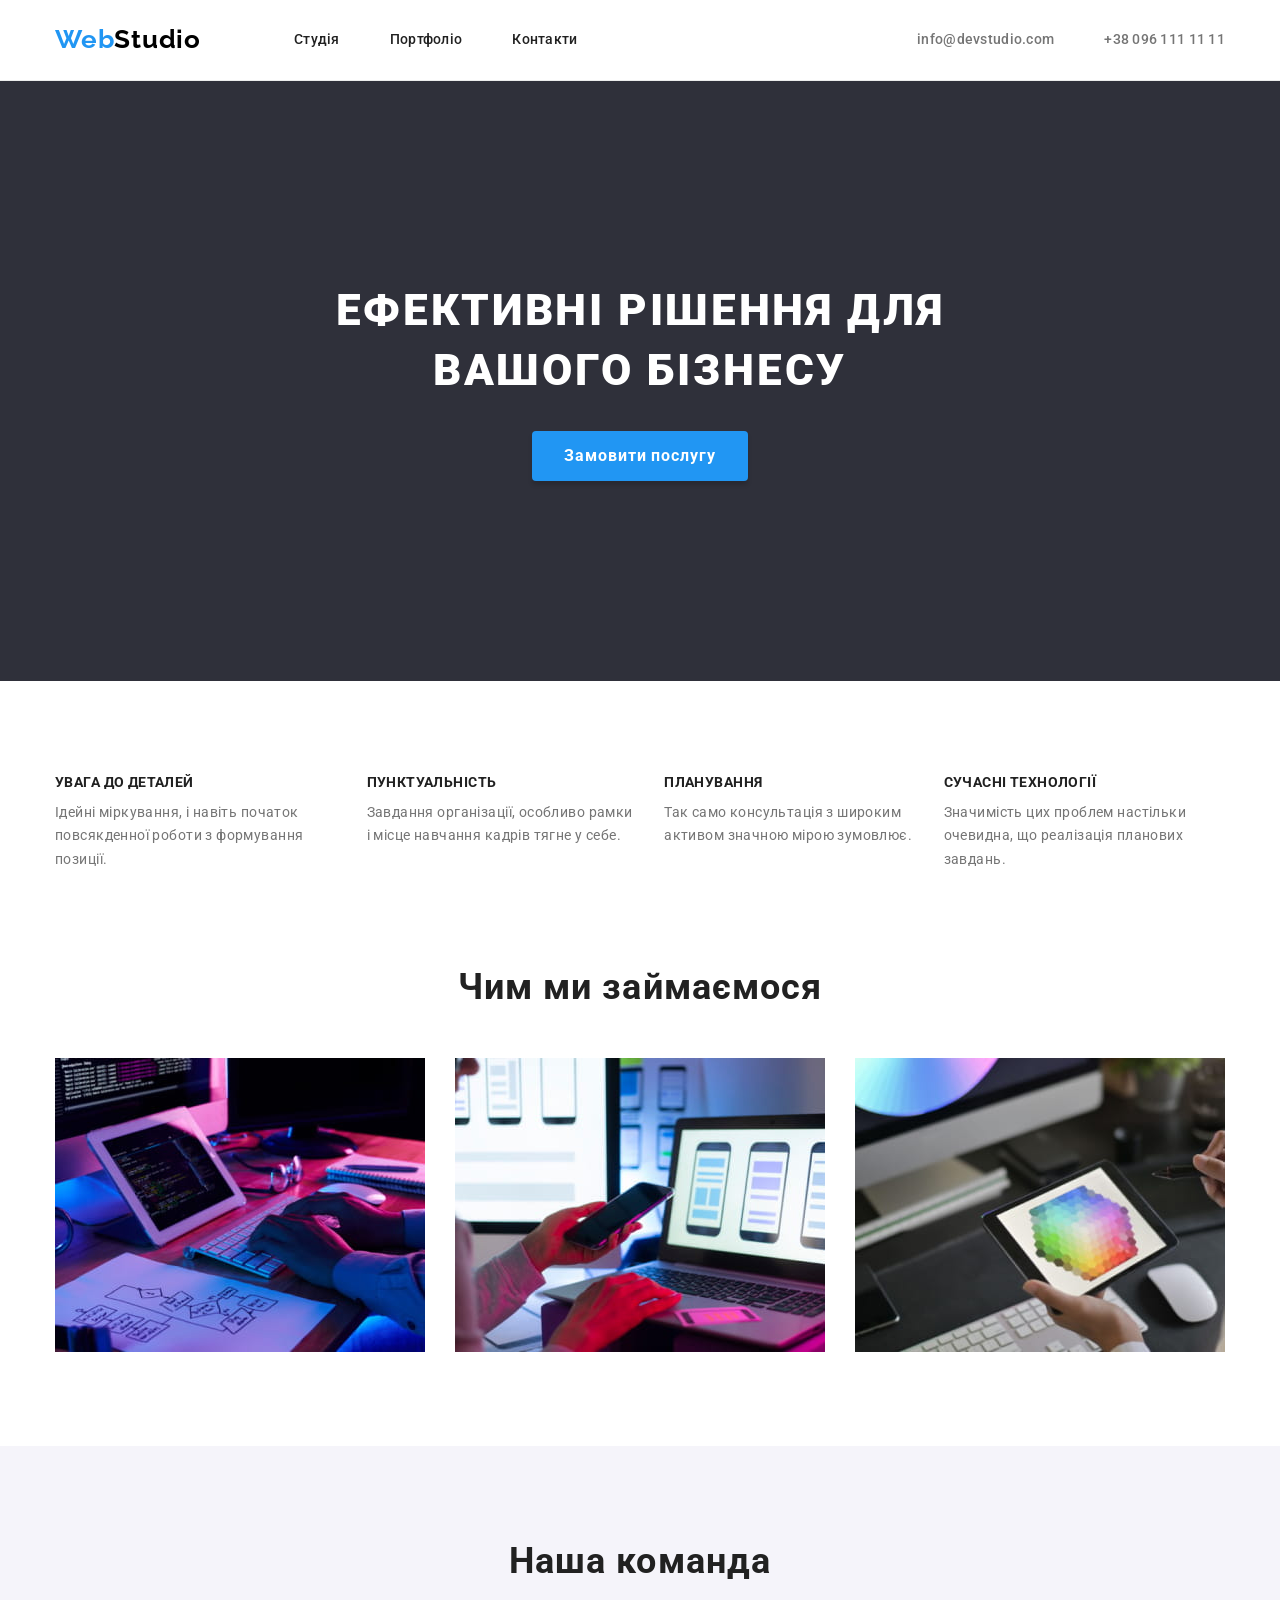
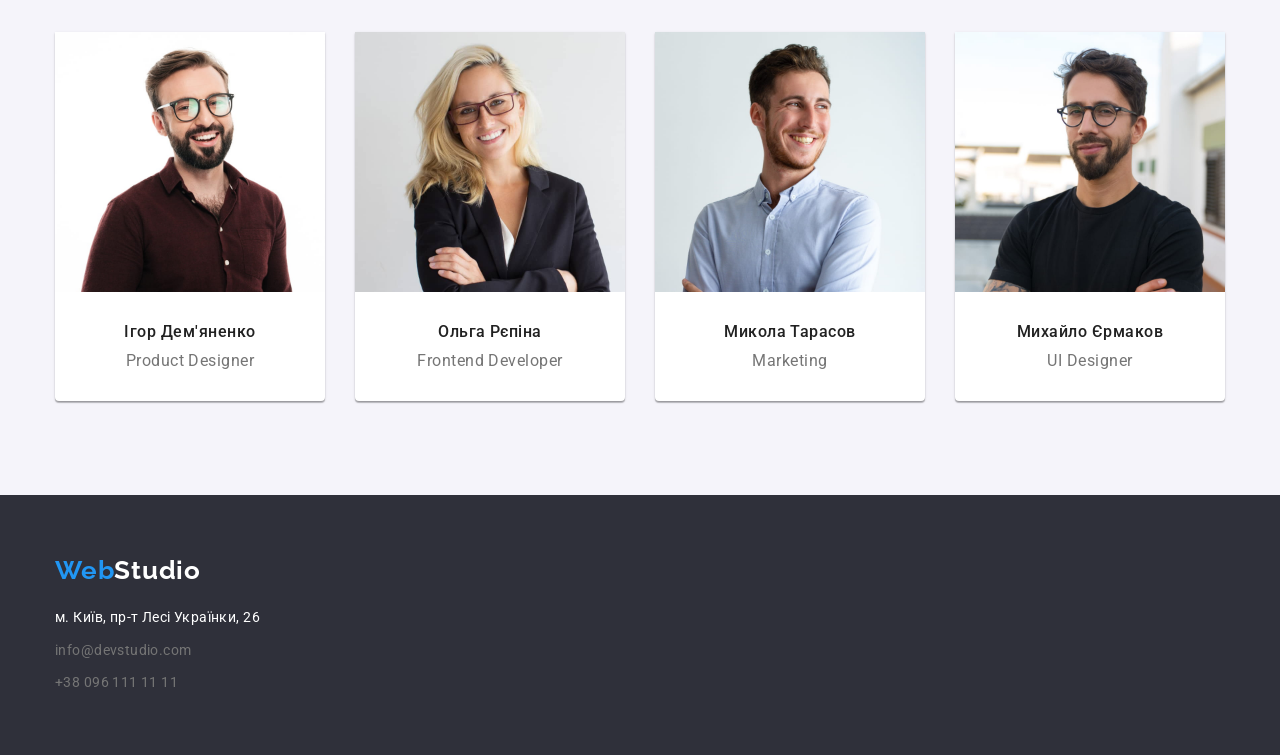
==== index.html @ c7b25008 "Initial commit" ====
<!DOCTYPE html>
<html lang="uk">
  <head>
    <meta charset="UTF-8" />
    <meta http-equiv="X-UA-Compatible" content="IE=edge" />
    <meta name="viewport" content="width=device-width, initial-scale=1.0" />
    <title>WebStudio</title>
    <!-- fonts -->
    <link rel="preconnect" href="https://fonts.googleapis.com" />
    <link rel="preconnect" href="https://fonts.gstatic.com" crossorigin />
    <link rel="preconnect" href="https://fonts.googleapis.com" />
    <link rel="preconnect" href="https://fonts.gstatic.com" crossorigin />
    <link
      href="https://fonts.googleapis.com/css2?family=Raleway:wght@700&family=Roboto:wght@400;500;700;900&display=swap"
      rel="stylesheet"
    />
    <!-- modern-normalize -->
    <link
      rel="stylesheet"
      href="https://cdnjs.cloudflare.com/ajax/libs/modern-normalize/1.1.0/modern-normalize.min.css"
      integrity="sha512-wpPYUAdjBVSE4KJnH1VR1HeZfpl1ub8YT/NKx4PuQ5NmX2tKuGu6U/JRp5y+Y8XG2tV+wKQpNHVUX03MfMFn9Q=="
      crossorigin="anonymous"
      referrerpolicy="no-referrer"
    />
    <!-- custom styles -->
    <link rel="stylesheet" href="./css/styles.css" />
  </head>
  <body>
    <header>
      <div class="container header">
        <nav class="nav">
          <a class="logo logo-header" href="./index.html"
            ><span class="logo-color">Web</span>Studio</a
          >
          <ul class="nav-list">
            <li class="nav-list-item">
              <a class="nav-list-item-link display-block" href="./index.html"
                >Студія</a
              >
            </li>
            <li class="nav-list-item">
              <a
                class="nav-list-item-link display-block"
                href="./portfolio.html"
                >Портфоліо</a
              >
            </li>
            <li class="nav-list-item">
              <a class="nav-list-item-link display-block" href="#contacts-link"
                >Контакти</a
              >
            </li>
          </ul>
        </nav>
        <ul class="header-contacts">
          <li class="header-contacts-item">
            <a
              class="header-contacts-item-link display-block"
              href="mailto:info@devstudio.com"
              >info@devstudio.com</a
            >
          </li>
          <li class="header-contacts-item">
            <a
              class="header-contacts-item-link display-block"
              href="tel:+380961111111"
              >+38 096 111 11 11</a
            >
          </li>
        </ul>
      </div>
    </header>
    <main>
      <section class="hero">
        <div class="container">
          <h1 class="hero-title">Ефективні рішення для вашого бізнесу</h1>
          <button class="hero-btn" type="button">Замовити послугу</button>
        </div>
      </section>
      <section class="section">
        <div class="container">
          <h2 class="hidden-title">Особливості</h2>
          <ul class="features-list">
            <li class="features-list-item">
              <h3 class="features-list-item-heading">Увага до деталей</h3>
              <p class="features-list-item-text">
                Ідейні міркування, і навіть початок повсякденної роботи з
                формування позиції.
              </p>
            </li>
            <li class="features-list-item">
              <h3 class="features-list-item-heading">Пунктуальність</h3>
              <p class="features-list-item-text">
                Завдання організації, особливо рамки і місце навчання кадрів
                тягне у себе.
              </p>
            </li>
            <li class="features-list-item">
              <h3 class="features-list-item-heading">Планування</h3>
              <p class="features-list-item-text">
                Так само консультація з широким активом значною мірою зумовлює.
              </p>
            </li>
            <li class="features-list-item">
              <h3 class="features-list-item-heading">Сучасні технології</h3>
              <p class="features-list-item-text">
                Значимість цих проблем настільки очевидна, що реалізація
                планових завдань.
              </p>
            </li>
          </ul>
        </div>
      </section>
      <section class="section what-are-we-section">
        <div class="container">
          <h2 class="what-are-we-title">Чим ми займаємося</h2>
          <ul class="what-are-we-list">
            <li class="what-are-we-list-item">
              <img
                src="./images/img1.jpg"
                alt="кодинг"
                width="370"
                height="294"
              />
            </li>
            <li class="what-are-we-list-item">
              <img
                src="./images/img2.jpg"
                alt="адаптація"
                width="370"
                height="294"
              />
            </li>
            <li class="what-are-we-list-item">
              <img
                src="./images/img3.jpg"
                alt="дизайн"
                width="370"
                height="294"
              />
            </li>
          </ul>
        </div>
      </section>
      <section class="section our-team">
        <div class="container">
          <h2 class="our-team-title">Наша команда</h2>
          <ul class="our-team-list">
            <li class="our-team-list-item">
              <img
                src="./images/igor.jpg"
                alt="фото Ігор Дем'яненко"
                width="270"
                height="260"
              />
              <div class="our-team-content">
                <h3 class="our-team-list-item-heading">Ігор Дем'яненко</h3>
                <p class="our-team-list-item-text" lang="en">
                  Product Designer
                </p>
              </div>
            </li>
            <li class="our-team-list-item">
              <img
                src="./images/olga.jpg"
                alt="фото Ольга Рєпіна"
                width="270"
                height="260"
              />
              <div class="our-team-content">
                <h3 class="our-team-list-item-heading">Ольга Рєпіна</h3>
                <p class="our-team-list-item-text" lang="en">
                  Frontend Developer
                </p>
              </div>
            </li>
            <li class="our-team-list-item">
              <img
                src="./images/mykola.jpg"
                alt="фото Микола Тарасов"
                width="270"
                height="260"
              />
              <div class="our-team-content">
                <h3 class="our-team-list-item-heading">Микола Тарасов</h3>
                <p class="our-team-list-item-text" lang="en">Marketing</p>
              </div>
            </li>
            <li class="our-team-list-item">
              <img
                src="./images/michael.jpg"
                alt="фото Михайло Єрмаков"
                width="270"
                height="260"
              />
              <div class="our-team-content">
                <h3 class="our-team-list-item-heading">Михайло Єрмаков</h3>
                <p class="our-team-list-item-text" lang="en">UI Designer</p>
              </div>
            </li>
          </ul>
        </div>
      </section>
    </main>
    <footer class="contacts" id="contacts-link">
      <div class="container">
        <a class="logo footer-logo" href="./index.html"
          ><span class="logo-footer-color">Web</span>Studio</a
        >
        <address>
          <ul class="address-list">
            <li class="address-list-item">
              <a
                class="map-link"
                href="https://goo.gl/maps/me57YFcmaELghzEW9"
                target="_blank"
                rel="noopener noreferrer nofollow"
                >м. Київ, пр-т Лесі Українки, 26</a
              >
            </li>
            <li class="address-list-item">
              <a class="mail-link" href="mailto:info@devstudio.com"
                >info@devstudio.com</a
              >
            </li>
            <li class="address-list-item">
              <a class="tel-link" href="tel:+380961111111">+38 096 111 11 11</a>
            </li>
          </ul>
        </address>
      </div>
    </footer>
  </body>
</html>
---- css/styles.css ----
:root {
  /* Fonts */
  --primary-text-color: #757575;
  --title-text-color: #212121;
  --secondary-title-text-color: #ffffff;
  --secondary-text-color: #2196f3;
  --logo-text-color: #000000;
  --address-text-color: #ffffff 0.6;
  /* Background */
  --footer-background-color: #2f303a;
  --team-section-background-color: #f5f4fa;
  --hero-btn-active-color: #188ce8;
  --header-border-bottom-color: #ececec;
  --portfolio-content-border-color: #eeeeee;
}
h1,
h2,
h3,
h4,
h5,
h6,
p,
ul {
  margin: 0;
  padding: 0;
  border: 0;
  font-size: 100%;
  font: inherit;
  vertical-align: baseline;
}
img {
  display: block;
  min-width: 100%;
  height: auto;
}
.nav-list,
.header-contacts,
.features-list,
.what-are-we-list,
.our-team-list,
.address-list,
.filter-list,
.portfolio-content-list {
  list-style: none;
}
.container {
  width: 1200px;
  margin-left: auto;
  margin-right: auto;
  padding-right: 15px;
  padding-left: 15px;
}

.section {
  padding: 94px 0;
}
.what-are-we-section {
  padding-top: 0;
}
.display-block {
  display: block;
}
body {
  font-family: "Roboto", sans-serif;
  font-size: 14px;
  line-height: 1.7;
  letter-spacing: 0.03em;

  color: var(--primary-text-color);
}
/* header */
.header,
.nav {
  display: flex;
  align-items: center;
}
header {
  border-bottom: 1px solid var(--header-border-bottom-color);
}
.logo {
  font-family: "Raleway", sans-serif;
  font-weight: 700;
  font-size: 26px;
  line-height: 1.2;
  letter-spacing: 0.03em;

  color: var(--logo-text-color);
  text-decoration: none;
  text-transform: capitalize;
}
.logo-header {
  margin-right: 93px;
}
.logo-color {
  color: var(--secondary-text-color);
}
.nav-list {
  display: flex;
}
.header-contacts {
  display: flex;
  margin-left: auto;
}
.header-contacts-item:not(:last-child) {
  margin-right: 50px;
}

.nav-list-item-link,
.header-contacts-item-link {
  padding-top: 32px;
  padding-bottom: 32px;

  font-weight: 500;
  font-size: 14px;
  line-height: 1.14;
  letter-spacing: 0.02em;

  color: var(--title-text-color);
  text-decoration: none;
}
.nav-list-item:not(:last-child) {
  margin-right: 50px;
}
.header-contacts-item-link {
  color: var(--primary-text-color);
}
.nav-list-item-link:hover,
.nav-list-item-link:focus,
.nav-list-item-link:active,
.header-contacts-item-link:hover,
.header-contacts-item-link:focus,
.header-contacts-item-link:active {
  color: var(--secondary-text-color);
}
/* main */
/* hero */
.hero {
  background-color: var(--footer-background-color);
  padding: 200px 0;
  text-align: center;
}
.hero-title {
  margin-bottom: 30px;
  margin-right: auto;
  margin-left: auto;
  width: 696px;

  font-weight: 900;
  font-size: 44px;
  line-height: 1.36;
  text-align: center;
  letter-spacing: 0.06em;
  text-transform: uppercase;

  color: var(--secondary-title-text-color);
}

.hero-btn {
  padding: 10px 32px;

  font-weight: 700;
  font-size: 16px;
  line-height: 1.88;
  text-align: center;
  letter-spacing: 0.06em;

  color: var(--secondary-title-text-color);
  background-color: var(--secondary-text-color);
  cursor: pointer;
  box-shadow: 0px 4px 4px rgba(0, 0, 0, 0.15);
  border-radius: 4px;
  border: none;
}
.hero-btn:hover,
.hero-btn:focus {
  background-color: var(--hero-btn-active-color);
}
/* features */
.hidden-title {
  position: absolute;
  white-space: nowrap;
  width: 1px;
  height: 1px;
  overflow: hidden;
  border: 0;
  padding: 0;
  clip: rect(0 0 0 0);
  -webkit-clip-path: inset(50%);
  clip-path: inset(50%);
  margin: -1px;
}
.features-list {
  display: flex;
}
.features-list-item {
  width: calc((100%-30 * 3) / 4);
}
.features-list-item:not(:last-child) {
  margin-right: 30px;
}
.features-list-item-heading {
  margin-bottom: 10px;

  font-weight: 700;
  font-size: 14px;
  line-height: 1.14;
  text-transform: uppercase;

  color: var(--title-text-color);
}
/* What are we, our team */
.what-are-we-title,
.our-team-title {
  text-align: center;
  margin-bottom: 50px;

  font-weight: 700;
  font-size: 36px;
  line-height: 1.17;
  text-align: center;
  letter-spacing: 0.03em;
  color: var(--title-text-color);
}
.what-are-we-list {
  display: flex;
}
.what-are-we-list-item {
  display: block;
}
.what-are-we-list-item:not(:last-child) {
  margin-right: 30px;
}
.our-team {
  background-color: var(--team-section-background-color);
}
.our-team-list {
  display: flex;
  gap: 30px;
}
.our-team-list-item {
  background: var(--secondary-title-text-color);

  box-shadow: 0px 1px 3px #0000001f, 0px 1px 1px #00000024,
    0px 2px 1px #00000033;
  border-radius: 0px 0px 4px 4px;
}
.our-team-content {
  padding-top: 30px;
  padding-bottom: 30px;
}
.our-team-list-item-heading {
  margin-bottom: 10px;

  font-weight: 500;
  font-size: 16px;
  line-height: 1.2;
  letter-spacing: 0.03em;
  text-align: center;
  color: var(--title-text-color);
}
.our-team-list-item-text {
  font-size: 16px;
  line-height: 1.2;
  letter-spacing: 0.03em;
  text-align: center;
}
/* footer */
footer {
  padding-top: 60px;
  padding-bottom: 60px;
}
address {
  font-style: inherit;
}
.contacts {
  background-color: var(--footer-background-color);
}

.footer-logo {
  display: inline-block;
  margin-bottom: 20px;

  color: var(--secondary-title-text-color);
}
.logo-footer-color {
  color: var(--secondary-text-color);
}

.address-list-item:not(:last-child) {
  margin-bottom: 9px;
}
.map-link {
  text-decoration: none;
  color: var(--secondary-title-text-color);
}
.mail-link,
.tel-link {
  text-decoration: none;
  color: var(--address-text-color);
}
/* portfolio */
.section-portfolio {
  padding-top: 94px;
  padding-bottom: 94px;
}
.filter-list {
  display: flex;
  justify-content: center;
  margin-bottom: 50px;
}
.filter-list-item:not(:last-child) {
  margin-right: 8px;
}
.all-btn {
  padding: 7px 26px;
}
.secondary-btn {
  padding: 7px 23px;
}
.filter-list-button {
  font-style: inherit;
  font-weight: 500;
  font-size: 16px;
  line-height: 1.6;
  text-align: center;
  letter-spacing: 0.03em;
  color: var(--title-text-color);
  background-color: var(--team-section-background-color);
  cursor: pointer;
  border: none;
  border-radius: 4px;
}
.filter-list-button:hover,
.filter-list-button:focus,
.filter-list-button:active {
  font-weight: 500;
  font-size: 16px;
  line-height: 1.6;
  text-align: center;
  letter-spacing: 0.03em;
  color: var(--secondary-title-text-color);
  background-color: var(--secondary-text-color);
  box-shadow: 0px 3px 1px rgba(0, 0, 0, 0.1), 0px 1px 2px rgba(0, 0, 0, 0.08),
    0px 2px 2px rgba(0, 0, 0, 0.12);
}
.portfolio-content-list {
  display: flex;
  flex-wrap: wrap;
  margin: -15px;
}
.portfolio-content-list-item {
  margin: 15px;
}
.portfolio-content-list-text {
  padding: 20px 24px;
  border-right: 1px solid var(--portfolio-content-border-color);
  border-bottom: 1px solid var(--portfolio-content-border-color);
  border-left: 1px solid var(--portfolio-content-border-color);
}
.portfolio-content-list-item-heading {
  margin-bottom: 4px;

  font-weight: 700;
  font-size: 18px;
  line-height: 2;
  letter-spacing: 0.06em;
  color: var(--title-text-color);
}
.portfolio-content-list-item-text {
  font-size: 16px;
  line-height: 1.9;
  letter-spacing: 0.03em;
}
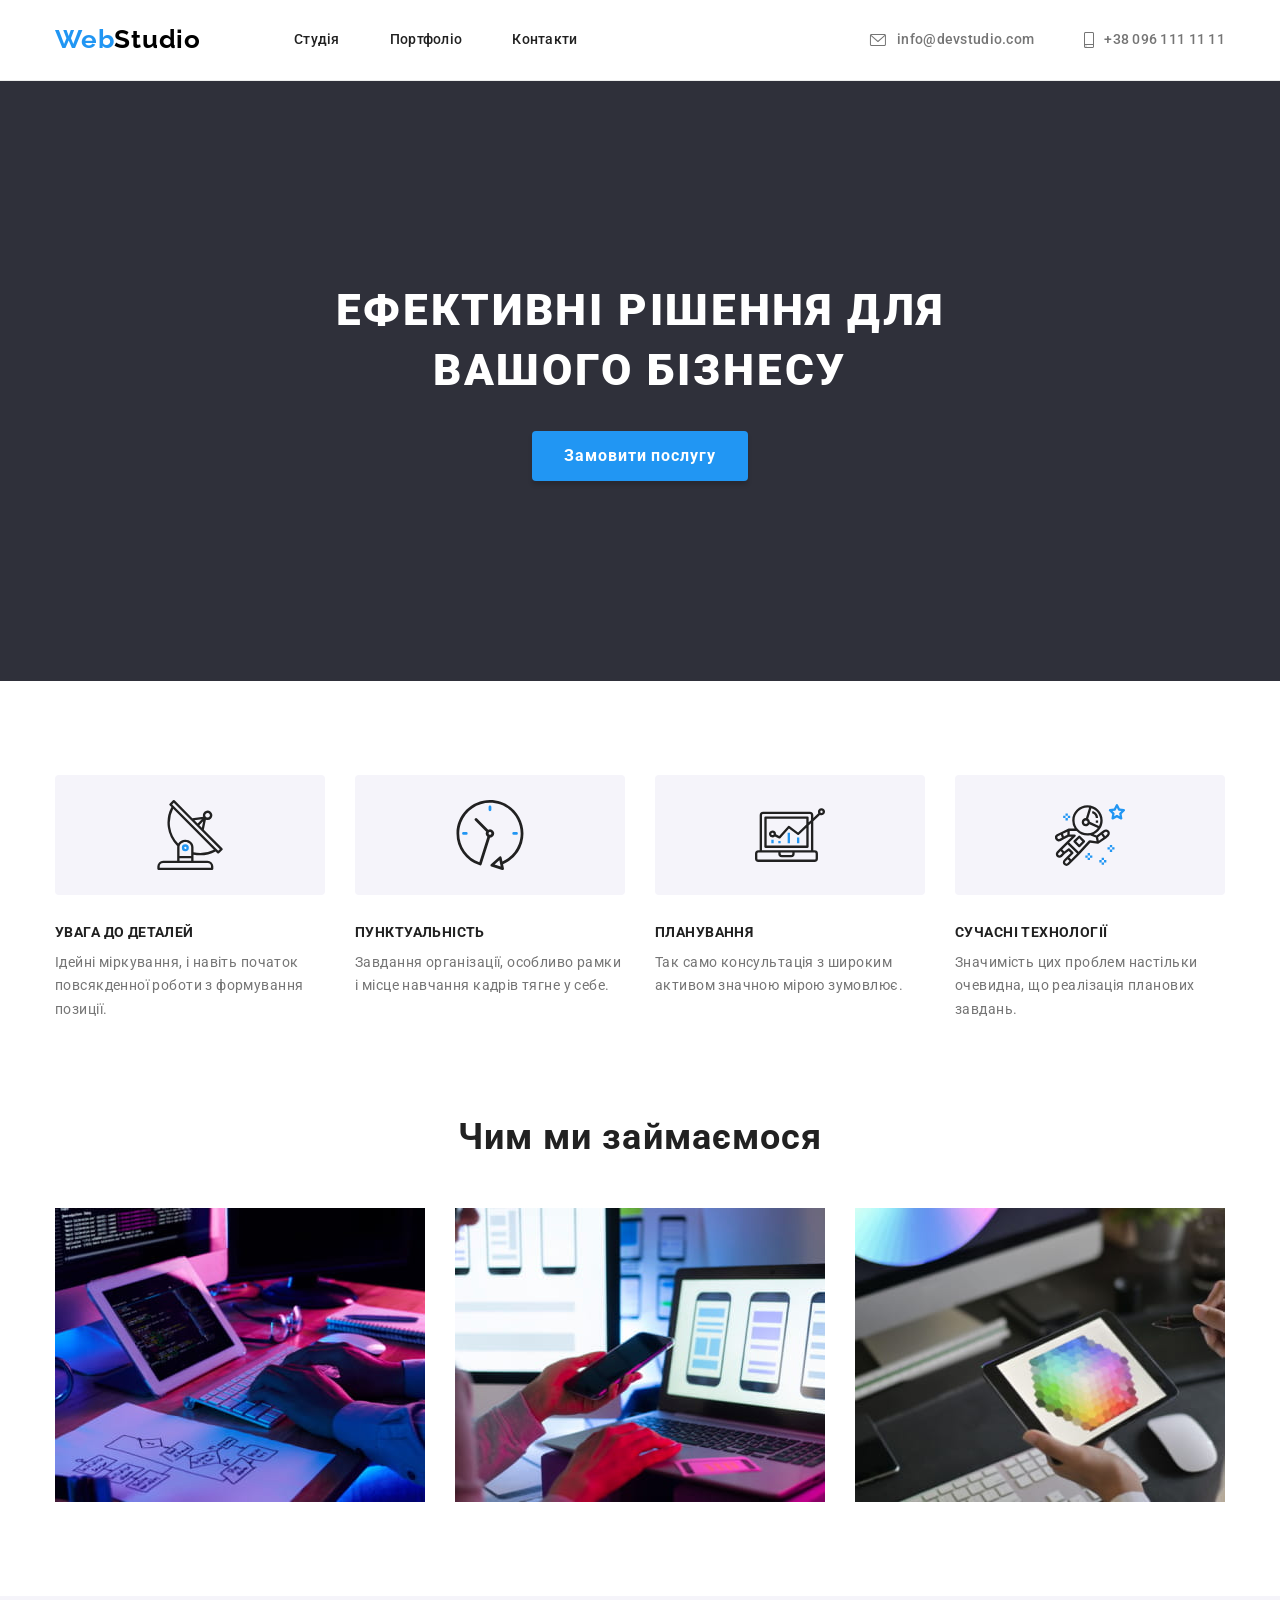
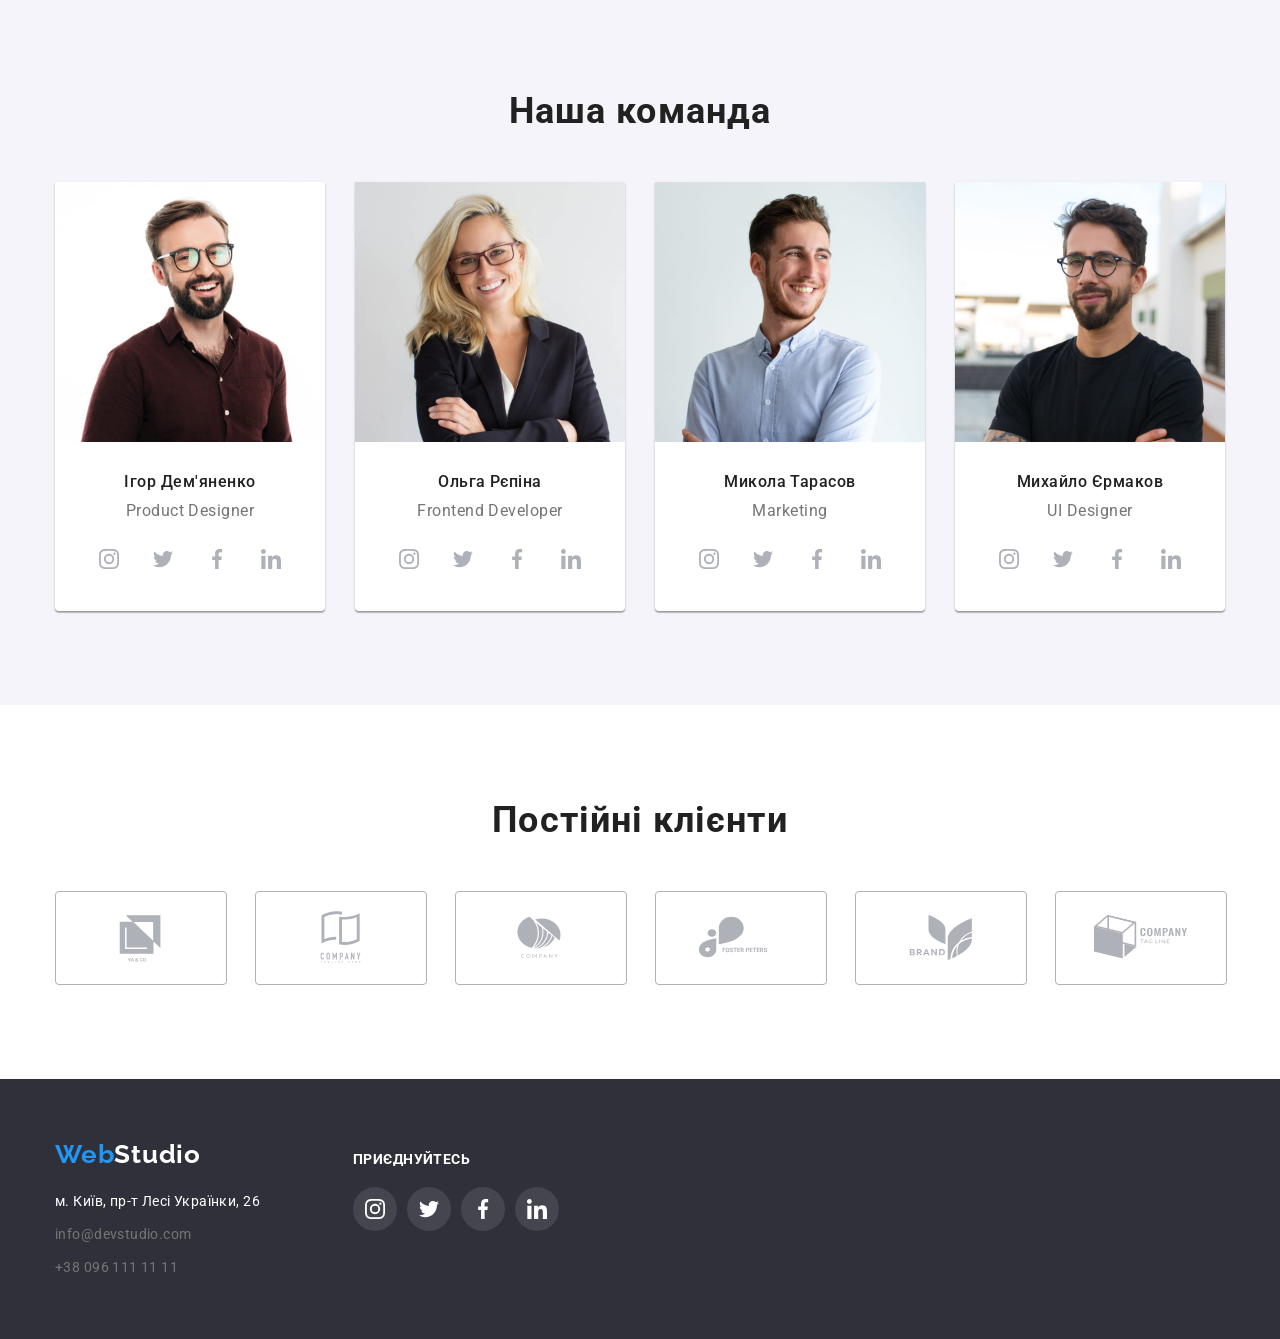
==== commit 5d6b1988: "adding icons" ====
--- a/index.html
+++ b/index.html
@@ -57,14 +57,22 @@
             <a
               class="header-contacts-item-link display-block"
               href="mailto:info@devstudio.com"
-              >info@devstudio.com</a
+            >
+              <svg class="icon-contacts" width="18" height="12">
+                <use href="./images/icons.svg#icon-mail"></use>
+              </svg>
+              info@devstudio.com</a
             >
           </li>
           <li class="header-contacts-item">
             <a
               class="header-contacts-item-link display-block"
               href="tel:+380961111111"
-              >+38 096 111 11 11</a
+            >
+              <svg class="icon-contacts" width="10" height="16">
+                <use href="./images/icons.svg#icon-smartphone"></use>
+              </svg>
+              +38 096 111 11 11</a
             >
           </li>
         </ul>
@@ -82,6 +90,11 @@
           <h2 class="hidden-title">Особливості</h2>
           <ul class="features-list">
             <li class="features-list-item">
+              <div class="features-icon-background">
+                <svg class="features-list-item-icon" width="70" height="70">
+                  <use href="./images/icons.svg#icon-antenna"></use>
+                </svg>
+              </div>
               <h3 class="features-list-item-heading">Увага до деталей</h3>
               <p class="features-list-item-text">
                 Ідейні міркування, і навіть початок повсякденної роботи з
@@ -89,6 +102,11 @@
               </p>
             </li>
             <li class="features-list-item">
+              <div class="features-icon-background">
+                <svg class="features-list-item-icon" width="70" height="70">
+                  <use href="./images/icons.svg#icon-clock"></use>
+                </svg>
+              </div>
               <h3 class="features-list-item-heading">Пунктуальність</h3>
               <p class="features-list-item-text">
                 Завдання організації, особливо рамки і місце навчання кадрів
@@ -96,12 +114,22 @@
               </p>
             </li>
             <li class="features-list-item">
+              <div class="features-icon-background">
+                <svg class="features-list-item-icon" width="70" height="70">
+                  <use href="./images/icons.svg#icon-diagram"></use>
+                </svg>
+              </div>
               <h3 class="features-list-item-heading">Планування</h3>
               <p class="features-list-item-text">
                 Так само консультація з широким активом значною мірою зумовлює.
               </p>
             </li>
             <li class="features-list-item">
+              <div class="features-icon-background">
+                <svg class="features-list-item-icon" width="70" height="70">
+                  <use href="./images/icons.svg#icon-astronaut"></use>
+                </svg>
+              </div>
               <h3 class="features-list-item-heading">Сучасні технології</h3>
               <p class="features-list-item-text">
                 Значимість цих проблем настільки очевидна, що реалізація
@@ -158,6 +186,60 @@
                 <p class="our-team-list-item-text" lang="en">
                   Product Designer
                 </p>
+                <ul class="socials-list">
+                  <li class="socials-list-item">
+                    <a
+                      class="socials-list-item-link"
+                      href="https://www.instagram.com"
+                      target="_blank"
+                      rel="noreferrer noopener nofollow"
+                      aria-label="instagram"
+                    >
+                      <svg class="socials-icon" width="20" height="20">
+                        <use href="./images/icons.svg#icon-instagram"></use>
+                      </svg>
+                    </a>
+                  </li>
+                  <li class="socials-list-item">
+                    <a
+                      class="socials-list-item-link"
+                      href="https://twitter.com"
+                      target="_blank"
+                      rel="noreferrer noopener nofollow"
+                      aria-label="twitter"
+                    >
+                      <svg class="socials-icon" width="20" height="20">
+                        <use href="./images/icons.svg#icon-twitter"></use>
+                      </svg>
+                    </a>
+                  </li>
+                  <li class="socials-list-item">
+                    <a
+                      class="socials-list-item-link"
+                      href="https://www.facebook.com"
+                      target="_blank"
+                      rel="noreferrer noopener nofollow"
+                      aria-label="facebook"
+                    >
+                      <svg class="socials-icon" width="20" height="20">
+                        <use href="./images/icons.svg#icon-facebook"></use>
+                      </svg>
+                    </a>
+                  </li>
+                  <li class="socials-list-item">
+                    <a
+                      class="socials-list-item-link"
+                      href="https://www.linkedin.com "
+                      target="_blank"
+                      rel="noreferrer noopener nofollow"
+                      aria-label="linkedin"
+                    >
+                      <svg class="socials-icon" width="20" height="20">
+                        <use href="./images/icons.svg#icon-linkedin"></use>
+                      </svg>
+                    </a>
+                  </li>
+                </ul>
               </div>
             </li>
             <li class="our-team-list-item">
@@ -172,6 +254,60 @@
                 <p class="our-team-list-item-text" lang="en">
                   Frontend Developer
                 </p>
+                <ul class="socials-list">
+                  <li class="socials-list-item">
+                    <a
+                      class="socials-list-item-link"
+                      href="https://www.instagram.com"
+                      target="_blank"
+                      rel="noreferrer noopener nofollow"
+                      aria-label="instagram"
+                    >
+                      <svg class="socials-icon" width="20" height="20">
+                        <use href="./images/icons.svg#icon-instagram"></use>
+                      </svg>
+                    </a>
+                  </li>
+                  <li class="socials-list-item">
+                    <a
+                      class="socials-list-item-link"
+                      href="https://twitter.com"
+                      target="_blank"
+                      rel="noreferrer noopener nofollow"
+                      aria-label="twitter"
+                    >
+                      <svg class="socials-icon" width="20" height="20">
+                        <use href="./images/icons.svg#icon-twitter"></use>
+                      </svg>
+                    </a>
+                  </li>
+                  <li class="socials-list-item">
+                    <a
+                      class="socials-list-item-link"
+                      href="https://www.facebook.com"
+                      target="_blank"
+                      rel="noreferrer noopener nofollow"
+                      aria-label="facebook"
+                    >
+                      <svg class="socials-icon" width="20" height="20">
+                        <use href="./images/icons.svg#icon-facebook"></use>
+                      </svg>
+                    </a>
+                  </li>
+                  <li class="socials-list-item">
+                    <a
+                      class="socials-list-item-link"
+                      href="https://www.linkedin.com "
+                      target="_blank"
+                      rel="noreferrer noopener nofollow"
+                      aria-label="linkedin"
+                    >
+                      <svg class="socials-icon" width="20" height="20">
+                        <use href="./images/icons.svg#icon-linkedin"></use>
+                      </svg>
+                    </a>
+                  </li>
+                </ul>
               </div>
             </li>
             <li class="our-team-list-item">
@@ -184,6 +320,60 @@
               <div class="our-team-content">
                 <h3 class="our-team-list-item-heading">Микола Тарасов</h3>
                 <p class="our-team-list-item-text" lang="en">Marketing</p>
+                <ul class="socials-list">
+                  <li class="socials-list-item">
+                    <a
+                      class="socials-list-item-link"
+                      href="https://www.instagram.com"
+                      target="_blank"
+                      rel="noreferrer noopener nofollow"
+                      aria-label="instagram"
+                    >
+                      <svg class="socials-icon" width="20" height="20">
+                        <use href="./images/icons.svg#icon-instagram"></use>
+                      </svg>
+                    </a>
+                  </li>
+                  <li class="socials-list-item">
+                    <a
+                      class="socials-list-item-link"
+                      href="https://twitter.com"
+                      target="_blank"
+                      rel="noreferrer noopener nofollow"
+                      aria-label="twitter"
+                    >
+                      <svg class="socials-icon" width="20" height="20">
+                        <use href="./images/icons.svg#icon-twitter"></use>
+                      </svg>
+                    </a>
+                  </li>
+                  <li class="socials-list-item">
+                    <a
+                      class="socials-list-item-link"
+                      href="https://www.facebook.com"
+                      target="_blank"
+                      rel="noreferrer noopener nofollow"
+                      aria-label="facebook"
+                    >
+                      <svg class="socials-icon" width="20" height="20">
+                        <use href="./images/icons.svg#icon-facebook"></use>
+                      </svg>
+                    </a>
+                  </li>
+                  <li class="socials-list-item">
+                    <a
+                      class="socials-list-item-link"
+                      href="https://www.linkedin.com "
+                      target="_blank"
+                      rel="noreferrer noopener nofollow"
+                      aria-label="linkedin"
+                    >
+                      <svg class="socials-icon" width="20" height="20">
+                        <use href="./images/icons.svg#icon-linkedin"></use>
+                      </svg>
+                    </a>
+                  </li>
+                </ul>
               </div>
             </li>
             <li class="our-team-list-item">
@@ -196,38 +386,232 @@
               <div class="our-team-content">
                 <h3 class="our-team-list-item-heading">Михайло Єрмаков</h3>
                 <p class="our-team-list-item-text" lang="en">UI Designer</p>
-              </div>
+                <ul class="socials-list">
+                  <li class="socials-list-item">
+                    <a
+                      class="socials-list-item-link"
+                      href="https://www.instagram.com"
+                      target="_blank"
+                      rel="noreferrer noopener nofollow"
+                      aria-label="instagram"
+                    >
+                      <svg class="socials-icon" width="20" height="20">
+                        <use href="./images/icons.svg#icon-instagram"></use>
+                      </svg>
+                    </a>
+                  </li>
+                  <li class="socials-list-item">
+                    <a
+                      class="socials-list-item-link"
+                      href="https://twitter.com"
+                      target="_blank"
+                      rel="noreferrer noopener nofollow"
+                      aria-label="twitter"
+                    >
+                      <svg class="socials-icon" width="20" height="20">
+                        <use href="./images/icons.svg#icon-twitter"></use>
+                      </svg>
+                    </a>
+                  </li>
+                  <li class="socials-list-item">
+                    <a
+                      class="socials-list-item-link"
+                      href="https://www.facebook.com"
+                      target="_blank"
+                      rel="noreferrer noopener nofollow"
+                      aria-label="facebook"
+                    >
+                      <svg class="socials-icon" width="20" height="20">
+                        <use href="./images/icons.svg#icon-facebook"></use>
+                      </svg>
+                    </a>
+                  </li>
+                  <li class="socials-list-item">
+                    <a
+                      class="socials-list-item-link"
+                      href="https://www.linkedin.com "
+                      target="_blank"
+                      rel="noreferrer noopener nofollow"
+                      aria-label="linkedin"
+                    >
+                      <svg class="socials-icon" width="20" height="20">
+                        <use href="./images/icons.svg#icon-linkedin"></use>
+                      </svg>
+                    </a>
+                  </li>
+                </ul>
+              </div>
+            </li>
+          </ul>
+        </div>
+      </section>
+      <section class="section">
+        <div class="container">
+          <h2 class="clients">Постійні клієнти</h2>
+          <ul class="clients-list">
+            <li class="clients-list-item">
+              <a
+                href=""
+                class="clients-link"
+                target="_blank"
+                rel="noreferrer noopener nofollow"
+              >
+                <svg class="client" width="106" height="60">
+                  <use href="./images/icons.svg#icon-client1"></use>
+                </svg>
+              </a>
+            </li>
+            <li class="clients-list-item">
+              <a
+                href=""
+                class="clients-link"
+                target="_blank"
+                rel="noreferrer noopener nofollow"
+              >
+                <svg class="client" width="106" height="60">
+                  <use href="./images/icons.svg#icon-client2"></use>
+                </svg>
+              </a>
+            </li>
+            <li class="clients-list-item">
+              <a
+                href=""
+                class="clients-link"
+                target="_blank"
+                rel="noreferrer noopener nofollow"
+              >
+                <svg class="client" width="106" height="60">
+                  <use href="./images/icons.svg#icon-client3"></use>
+                </svg>
+              </a>
+            </li>
+            <li class="clients-list-item">
+              <a
+                href=""
+                class="clients-link"
+                target="_blank"
+                rel="noreferrer noopener nofollow"
+              >
+                <svg class="client" width="106" height="60">
+                  <use href="./images/icons.svg#icon-client4"></use>
+                </svg>
+              </a>
+            </li>
+            <li class="clients-list-item">
+              <a
+                href=""
+                class="clients-link"
+                target="_blank"
+                rel="noreferrer noopener nofollow"
+              >
+                <svg class="client" width="106" height="60">
+                  <use href="./images/icons.svg#icon-client5"></use>
+                </svg>
+              </a>
+            </li>
+            <li class="clients-list-item">
+              <a
+                href=""
+                class="clients-link"
+                target="_blank"
+                rel="noreferrer noopener nofollow"
+              >
+                <svg class="client" width="106" height="60">
+                  <use href="./images/icons.svg#icon-client6"></use>
+                </svg>
+              </a>
             </li>
           </ul>
         </div>
       </section>
     </main>
     <footer class="contacts" id="contacts-link">
-      <div class="container">
-        <a class="logo footer-logo" href="./index.html"
-          ><span class="logo-footer-color">Web</span>Studio</a
-        >
-        <address>
-          <ul class="address-list">
-            <li class="address-list-item">
-              <a
-                class="map-link"
-                href="https://goo.gl/maps/me57YFcmaELghzEW9"
-                target="_blank"
-                rel="noopener noreferrer nofollow"
-                >м. Київ, пр-т Лесі Українки, 26</a
-              >
-            </li>
-            <li class="address-list-item">
-              <a class="mail-link" href="mailto:info@devstudio.com"
-                >info@devstudio.com</a
-              >
-            </li>
-            <li class="address-list-item">
-              <a class="tel-link" href="tel:+380961111111">+38 096 111 11 11</a>
+      <div class="container footer">
+        <div>
+          <a class="logo footer-logo" href="./index.html"
+            ><span class="logo-footer-color">Web</span>Studio</a
+          >
+          <address>
+            <ul class="address-list">
+              <li class="address-list-item">
+                <a
+                  class="map-link"
+                  href="https://goo.gl/maps/me57YFcmaELghzEW9"
+                  target="_blank"
+                  rel="noopener noreferrer nofollow"
+                  >м. Київ, пр-т Лесі Українки, 26</a
+                >
+              </li>
+              <li class="address-list-item">
+                <a class="mail-link" href="mailto:info@devstudio.com"
+                  >info@devstudio.com</a
+                >
+              </li>
+              <li class="address-list-item">
+                <a class="tel-link" href="tel:+380961111111"
+                  >+38 096 111 11 11</a
+                >
+              </li>
+            </ul>
+          </address>
+        </div>
+        <div class="join">
+          <p class="footer-heading-socials">приєднуйтесь</p>
+          <ul class="socials-list">
+            <li class="socials-list-item">
+              <a
+                class="socials-footer-list-item-link"
+                href="https://www.instagram.com"
+                target="_blank"
+                rel="noreferrer noopener nofollow"
+                aria-label="instagram"
+              >
+                <svg class="socials-footer-icon" width="20" height="20">
+                  <use href="./images/icons.svg#icon-instagram"></use>
+                </svg>
+              </a>
+            </li>
+            <li class="socials-list-item">
+              <a
+                class="socials-footer-list-item-link"
+                href="https://twitter.com"
+                target="_blank"
+                rel="noreferrer noopener nofollow"
+                aria-label="twitter"
+              >
+                <svg class="socials-footer-icon" width="20" height="20">
+                  <use href="./images/icons.svg#icon-twitter"></use>
+                </svg>
+              </a>
+            </li>
+            <li class="socials-list-item">
+              <a
+                class="socials-footer-list-item-link"
+                href="https://www.facebook.com"
+                target="_blank"
+                rel="noreferrer noopener nofollow"
+                aria-label="facebook"
+              >
+                <svg class="socials-footer-icon" width="20" height="20">
+                  <use href="./images/icons.svg#icon-facebook"></use>
+                </svg>
+              </a>
+            </li>
+            <li class="socials-list-item">
+              <a
+                class="socials-footer-list-item-link"
+                href="https://www.linkedin.com "
+                target="_blank"
+                rel="noreferrer noopener nofollow"
+                aria-label="linkedin"
+              >
+                <svg class="socials-footer-icon" width="20" height="20">
+                  <use href="./images/icons.svg#icon-linkedin"></use>
+                </svg>
+              </a>
             </li>
           </ul>
-        </address>
+        </div>
       </div>
     </footer>
   </body>
--- a/css/styles.css
+++ b/css/styles.css
@@ -6,12 +6,14 @@
   --secondary-text-color: #2196f3;
   --logo-text-color: #000000;
   --address-text-color: #ffffff 0.6;
+  --icon-color: #afb1b8;
   /* Background */
   --footer-background-color: #2f303a;
   --team-section-background-color: #f5f4fa;
   --hero-btn-active-color: #188ce8;
   --header-border-bottom-color: #ececec;
   --portfolio-content-border-color: #eeeeee;
+  --footer-icon-bgcolor: rgba(255, 255, 255, 0.1);
 }
 h1,
 h2,
@@ -40,7 +42,9 @@
 .our-team-list,
 .address-list,
 .filter-list,
-.portfolio-content-list {
+.portfolio-content-list,
+.socials-list,
+.clients-list {
   list-style: none;
 }
 .container {
@@ -117,6 +121,14 @@
 
   color: var(--title-text-color);
   text-decoration: none;
+}
+.header-contacts-item-link {
+  display: flex;
+  align-items: center;
+}
+.icon-contacts {
+  margin-right: 10px;
+  fill: currentColor;
 }
 .nav-list-item:not(:last-child) {
   margin-right: 50px;
@@ -195,6 +207,15 @@
 .features-list-item {
   width: calc((100%-30 * 3) / 4);
 }
+.features-icon-background {
+  display: flex;
+  justify-content: center;
+  align-items: center;
+  padding: 25px 100px;
+  margin-bottom: 30px;
+  background-color: var(--team-section-background-color);
+  border-radius: 4px;
+}
 .features-list-item:not(:last-child) {
   margin-right: 30px;
 }
@@ -210,7 +231,8 @@
 }
 /* What are we, our team */
 .what-are-we-title,
-.our-team-title {
+.our-team-title,
+.clients {
   text-align: center;
   margin-bottom: 50px;
 
@@ -244,9 +266,11 @@
     0px 2px 1px #00000033;
   border-radius: 0px 0px 4px 4px;
 }
+.our-team-list-item-text {
+  margin-bottom: 16px;
+}
 .our-team-content {
-  padding-top: 30px;
-  padding-bottom: 30px;
+  padding: 30px 32px;
 }
 .our-team-list-item-heading {
   margin-bottom: 10px;
@@ -263,6 +287,55 @@
   line-height: 1.2;
   letter-spacing: 0.03em;
   text-align: center;
+}
+.socials-list {
+  display: flex;
+  justify-content: center;
+  gap: 10px;
+}
+
+.socials-list-item-link {
+  display: flex;
+  width: 44px;
+  height: 44px;
+  justify-content: center;
+  align-items: center;
+  border-radius: 50%;
+  fill: var(--icon-color);
+}
+.socials-list-item-link:hover,
+.socials-list-item-link:focus {
+  background-color: var(--secondary-text-color);
+}
+.socials-list-item-link:hover,
+.socials-list-item-link:focus .socials-icon {
+  fill: var(--secondary-title-text-color);
+}
+.clients-list {
+  display: flex;
+}
+.clients-list-item:not(:last-child) {
+  margin-right: 28px;
+}
+.clients-list-item {
+  border: 1px solid var(--icon-color);
+  border-radius: 4px;
+}
+.clients-link {
+  display: flex;
+  align-items: center;
+  justify-content: center;
+  padding: 16px 32px;
+
+  fill: var(--icon-color);
+}
+.clients-list-item:hover,
+.clients-list-item:focus {
+  border: 1px solid var(--secondary-text-color);
+}
+.clients-link:hover,
+.clients-link:focus .client {
+  fill: var(--secondary-text-color);
 }
 /* footer */
 footer {
@@ -271,6 +344,10 @@
 }
 address {
   font-style: inherit;
+}
+.footer {
+  display: flex;
+  gap: 93px;
 }
 .contacts {
   background-color: var(--footer-background-color);
@@ -371,3 +448,32 @@
   line-height: 1.9;
   letter-spacing: 0.03em;
 }
+.footer-heading-socials {
+  font-weight: 700;
+  font-size: 14px;
+  line-height: 16px;
+  letter-spacing: 0.03em;
+  text-transform: uppercase;
+
+  color: var(--secondary-title-text-color);
+}
+.join {
+  padding-top: 12px;
+}
+.footer-heading-socials {
+  margin-bottom: 20px;
+}
+.socials-footer-list-item-link {
+  display: flex;
+  width: 44px;
+  height: 44px;
+  justify-content: center;
+  align-items: center;
+  border-radius: 50%;
+  background-color: var(--footer-icon-bgcolor);
+  fill: var(--secondary-title-text-color);
+}
+.socials-footer-list-item-link:hover,
+.socials-footer-list-item-link:focus {
+  background-color: var(--secondary-text-color);
+}
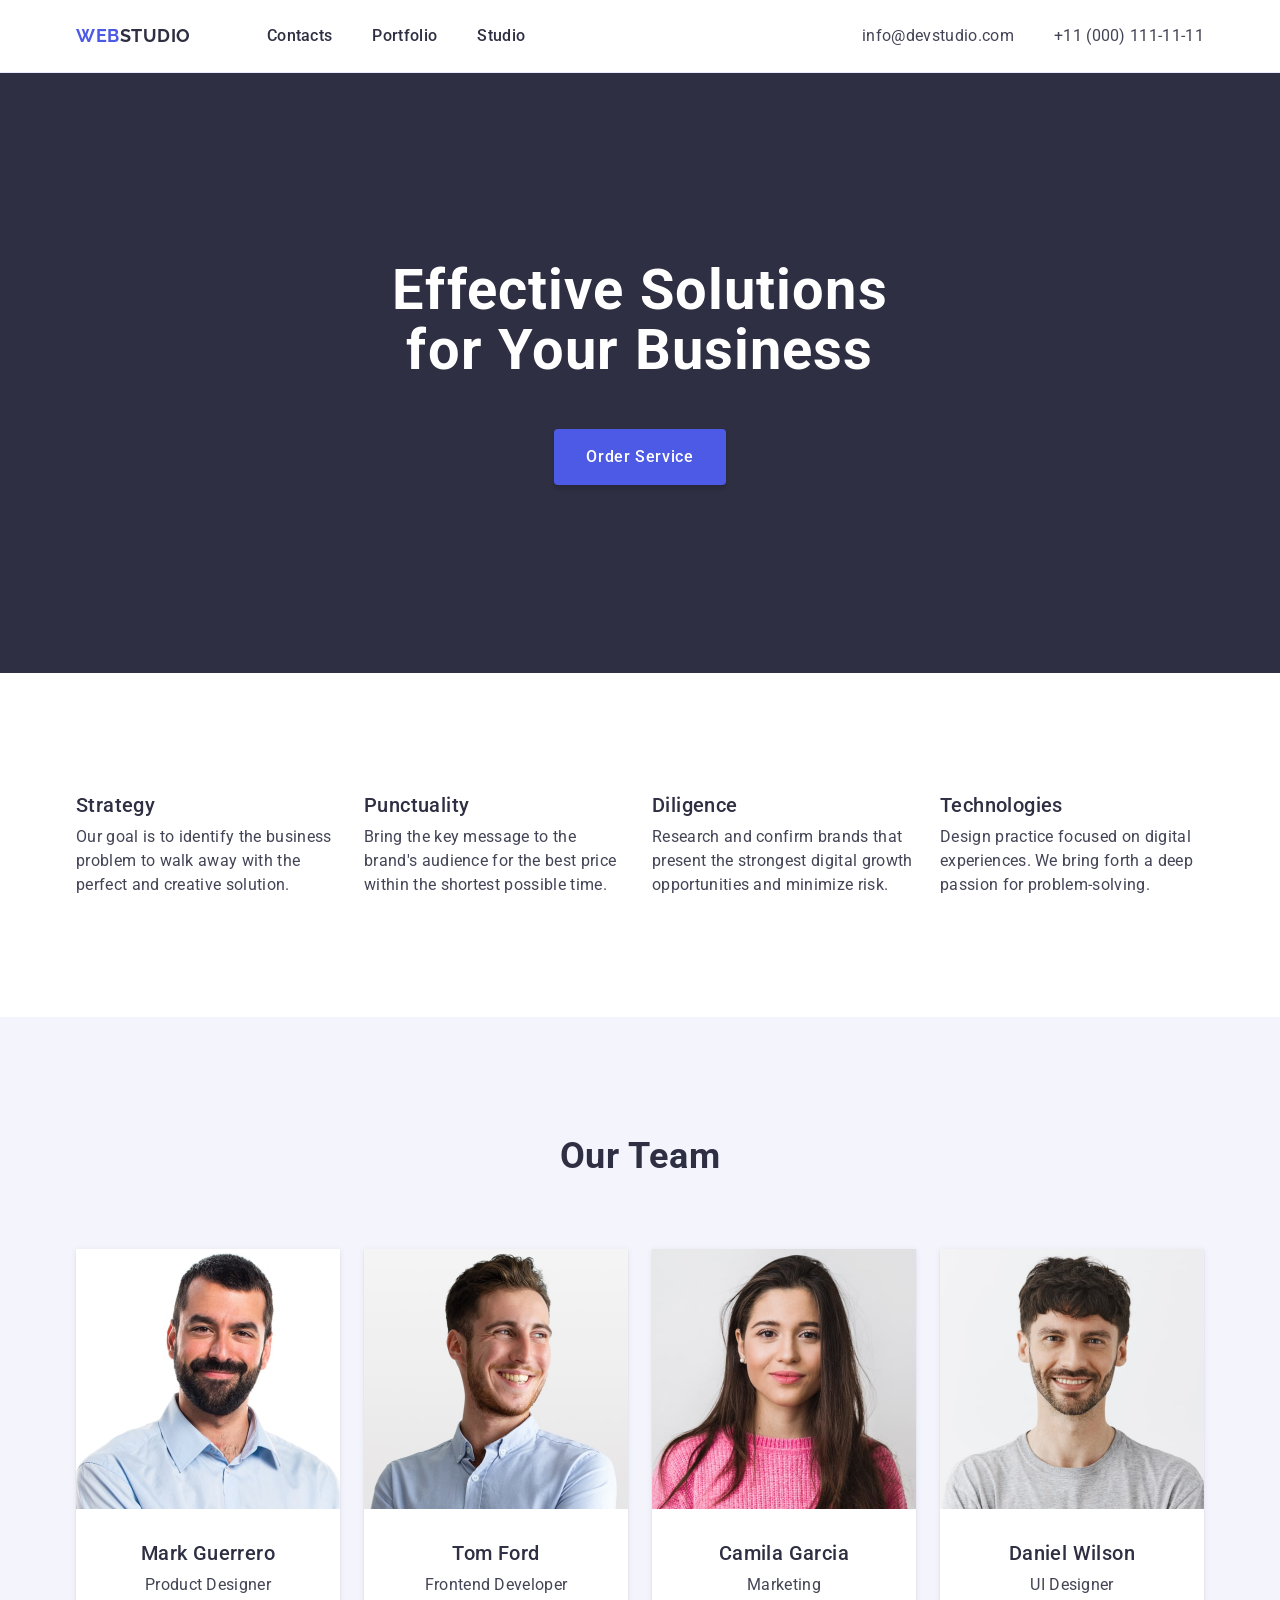
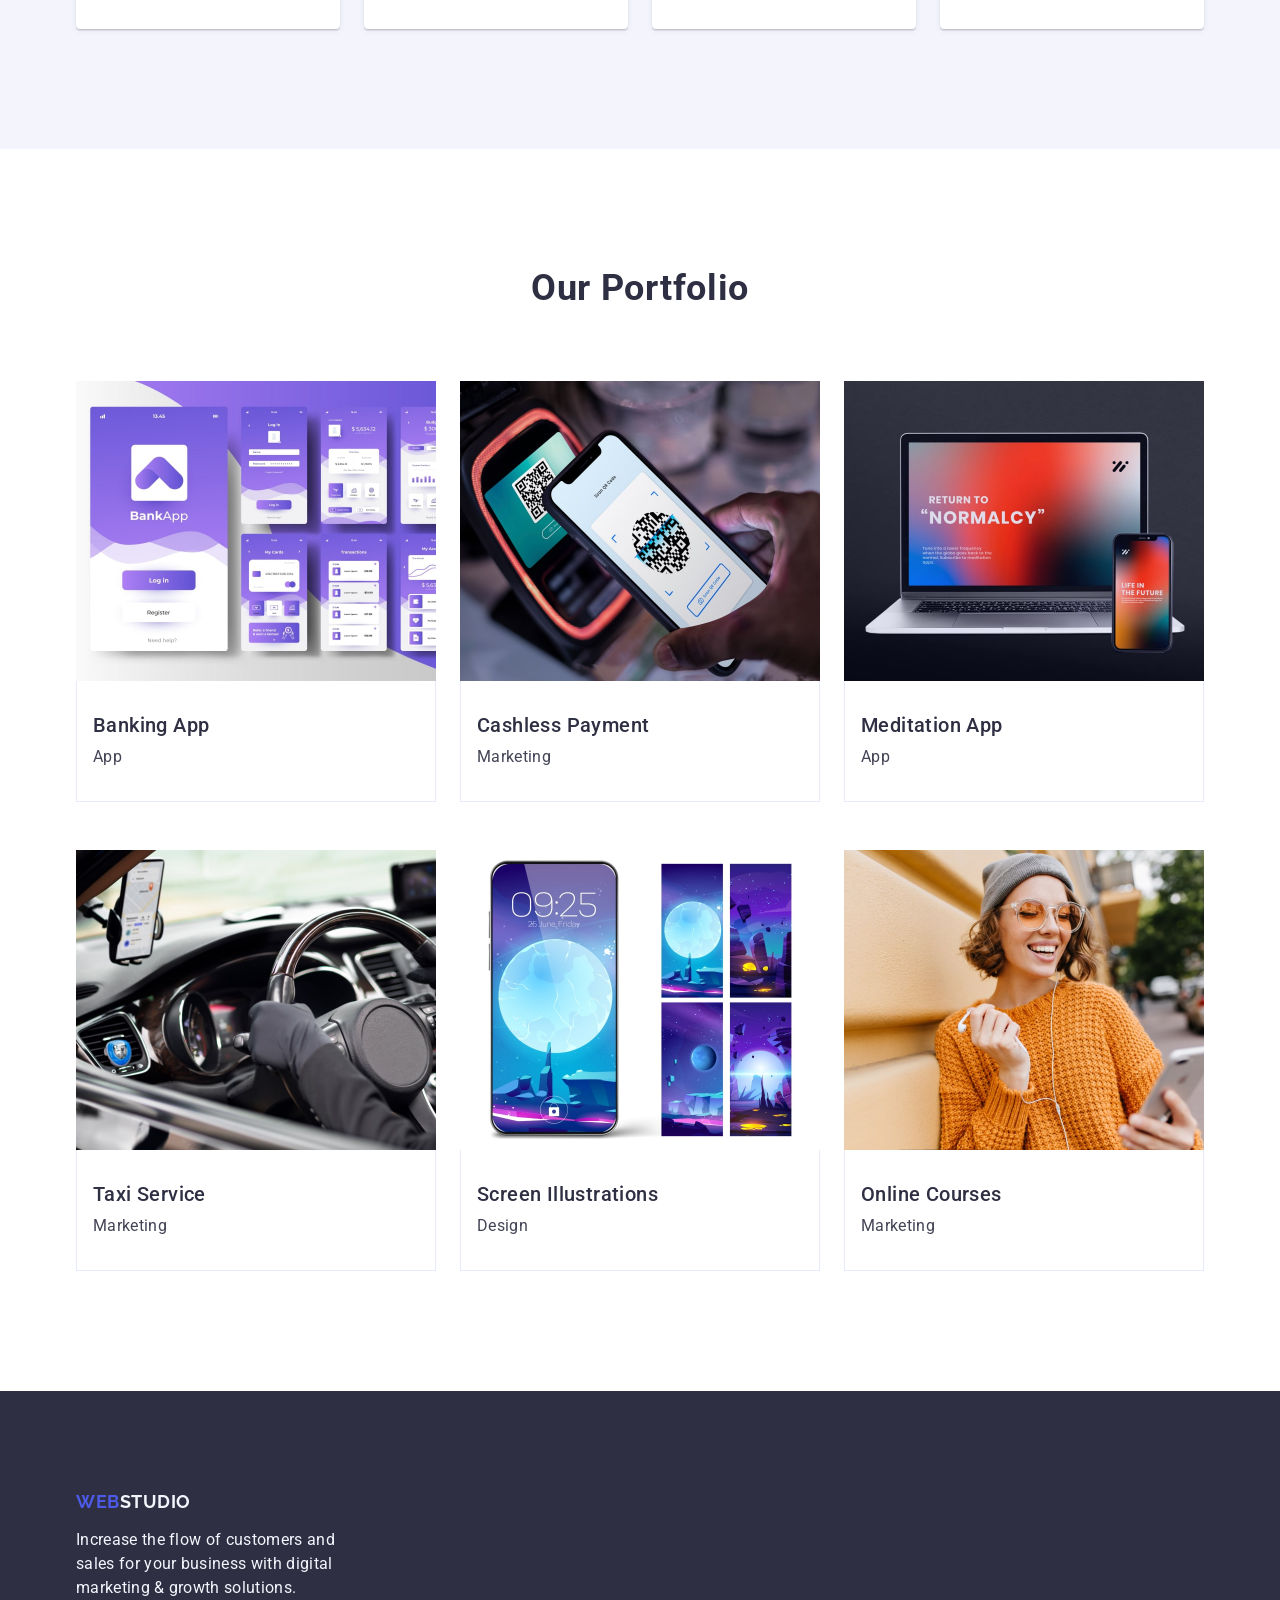
==== commit 1276b6a5: "Initial commit" ====
--- a/index.html
+++ b/index.html
@@ -1,617 +1,241 @@
 <!DOCTYPE html>
-<html lang="uk">
+<html lang="en">
   <head>
     <meta charset="UTF-8" />
-    <meta http-equiv="X-UA-Compatible" content="IE=edge" />
     <meta name="viewport" content="width=device-width, initial-scale=1.0" />
-    <title>WebStudio</title>
-    <!-- fonts -->
-    <link rel="preconnect" href="https://fonts.googleapis.com" />
-    <link rel="preconnect" href="https://fonts.gstatic.com" crossorigin />
+    <title>Document</title>
+    <link
+      rel="stylesheet"
+      href="https://cdnjs.cloudflare.com/ajax/libs/modern-normalize/2.0.0/modern-normalize.min.css"
+      integrity="sha512-4xo8blKMVCiXpTaLzQSLSw3KFOVPWhm/TRtuPVc4WG6kUgjH6J03IBuG7JZPkcWMxJ5huwaBpOpnwYElP/m6wg=="
+      crossorigin="anonymous"
+      referrerpolicy="no-referrer"
+    />
     <link rel="preconnect" href="https://fonts.googleapis.com" />
     <link rel="preconnect" href="https://fonts.gstatic.com" crossorigin />
     <link
-      href="https://fonts.googleapis.com/css2?family=Raleway:wght@700&family=Roboto:wght@400;500;700;900&display=swap"
+      href="https://fonts.googleapis.com/css2?family=Raleway:wght@700&family=Roboto:wght@400;500;700&display=swap"
       rel="stylesheet"
     />
-    <!-- modern-normalize -->
-    <link
-      rel="stylesheet"
-      href="https://cdnjs.cloudflare.com/ajax/libs/modern-normalize/1.1.0/modern-normalize.min.css"
-      integrity="sha512-wpPYUAdjBVSE4KJnH1VR1HeZfpl1ub8YT/NKx4PuQ5NmX2tKuGu6U/JRp5y+Y8XG2tV+wKQpNHVUX03MfMFn9Q=="
-      crossorigin="anonymous"
-      referrerpolicy="no-referrer"
-    />
-    <!-- custom styles -->
     <link rel="stylesheet" href="./css/styles.css" />
   </head>
   <body>
-    <header>
-      <div class="container header">
+    <header class="header">
+      <div class="container">
         <nav class="nav">
-          <a class="logo logo-header" href="./index.html"
-            ><span class="logo-color">Web</span>Studio</a
-          >
+          <a class="logo" href="./index.html">Web<span>Studio</span></a>
           <ul class="nav-list">
-            <li class="nav-list-item">
-              <a class="nav-list-item-link display-block" href="./index.html"
-                >Студія</a
+            <li class="nav-item"><a class="nav-link" href="/">Contacts</a></li>
+            <li class="nav-item"><a class="nav-link" href="">Portfolio</a></li>
+            <li class="nav-item"><a class="nav-link" href="">Studio</a></li>
+          </ul>
+        </nav>
+        <address class="address">
+          <ul class="address-list">
+            <li class="address-item">
+              <a class="address-link" href="mailto:info@devstudio.com"
+                >info@devstudio.com</a
               >
             </li>
-            <li class="nav-list-item">
-              <a
-                class="nav-list-item-link display-block"
-                href="./portfolio.html"
-                >Портфоліо</a
+            <li class="address-item">
+              <a class="address-link" href="tel:+110001111111"
+                >+11 (000) 111-11-11</a
               >
             </li>
-            <li class="nav-list-item">
-              <a class="nav-list-item-link display-block" href="#contacts-link"
-                >Контакти</a
-              >
-            </li>
-          </ul>
-        </nav>
-        <ul class="header-contacts">
-          <li class="header-contacts-item">
-            <a
-              class="header-contacts-item-link display-block"
-              href="mailto:info@devstudio.com"
-            >
-              <svg class="icon-contacts" width="18" height="12">
-                <use href="./images/icons.svg#icon-mail"></use>
-              </svg>
-              info@devstudio.com</a
-            >
-          </li>
-          <li class="header-contacts-item">
-            <a
-              class="header-contacts-item-link display-block"
-              href="tel:+380961111111"
-            >
-              <svg class="icon-contacts" width="10" height="16">
-                <use href="./images/icons.svg#icon-smartphone"></use>
-              </svg>
-              +38 096 111 11 11</a
-            >
-          </li>
-        </ul>
+          </ul>
+        </address>
       </div>
     </header>
     <main>
       <section class="hero">
         <div class="container">
-          <h1 class="hero-title">Ефективні рішення для вашого бізнесу</h1>
-          <button class="hero-btn" type="button">Замовити послугу</button>
-        </div>
-      </section>
-      <section class="section">
-        <div class="container">
-          <h2 class="hidden-title">Особливості</h2>
+          <h1 class="hero-title">Effective Solutions for Your Business</h1>
+          <button class="hero-btn" type="button">Order Service</button>
+        </div>
+      </section>
+      <section class="features">
+        <div class="container">
+          <h2 class="visually-hidden">features</h2>
           <ul class="features-list">
-            <li class="features-list-item">
-              <div class="features-icon-background">
-                <svg class="features-list-item-icon" width="70" height="70">
-                  <use href="./images/icons.svg#icon-antenna"></use>
-                </svg>
-              </div>
-              <h3 class="features-list-item-heading">Увага до деталей</h3>
-              <p class="features-list-item-text">
-                Ідейні міркування, і навіть початок повсякденної роботи з
-                формування позиції.
-              </p>
-            </li>
-            <li class="features-list-item">
-              <div class="features-icon-background">
-                <svg class="features-list-item-icon" width="70" height="70">
-                  <use href="./images/icons.svg#icon-clock"></use>
-                </svg>
-              </div>
-              <h3 class="features-list-item-heading">Пунктуальність</h3>
-              <p class="features-list-item-text">
-                Завдання організації, особливо рамки і місце навчання кадрів
-                тягне у себе.
-              </p>
-            </li>
-            <li class="features-list-item">
-              <div class="features-icon-background">
-                <svg class="features-list-item-icon" width="70" height="70">
-                  <use href="./images/icons.svg#icon-diagram"></use>
-                </svg>
-              </div>
-              <h3 class="features-list-item-heading">Планування</h3>
-              <p class="features-list-item-text">
-                Так само консультація з широким активом значною мірою зумовлює.
-              </p>
-            </li>
-            <li class="features-list-item">
-              <div class="features-icon-background">
-                <svg class="features-list-item-icon" width="70" height="70">
-                  <use href="./images/icons.svg#icon-astronaut"></use>
-                </svg>
-              </div>
-              <h3 class="features-list-item-heading">Сучасні технології</h3>
-              <p class="features-list-item-text">
-                Значимість цих проблем настільки очевидна, що реалізація
-                планових завдань.
-              </p>
-            </li>
-          </ul>
-        </div>
-      </section>
-      <section class="section what-are-we-section">
-        <div class="container">
-          <h2 class="what-are-we-title">Чим ми займаємося</h2>
-          <ul class="what-are-we-list">
-            <li class="what-are-we-list-item">
-              <img
-                src="./images/img1.jpg"
-                alt="кодинг"
-                width="370"
-                height="294"
-              />
-            </li>
-            <li class="what-are-we-list-item">
-              <img
-                src="./images/img2.jpg"
-                alt="адаптація"
-                width="370"
-                height="294"
-              />
-            </li>
-            <li class="what-are-we-list-item">
-              <img
-                src="./images/img3.jpg"
-                alt="дизайн"
-                width="370"
-                height="294"
-              />
-            </li>
-          </ul>
-        </div>
-      </section>
-      <section class="section our-team">
-        <div class="container">
-          <h2 class="our-team-title">Наша команда</h2>
-          <ul class="our-team-list">
-            <li class="our-team-list-item">
-              <img
-                src="./images/igor.jpg"
-                alt="фото Ігор Дем'яненко"
-                width="270"
-                height="260"
-              />
-              <div class="our-team-content">
-                <h3 class="our-team-list-item-heading">Ігор Дем'яненко</h3>
-                <p class="our-team-list-item-text" lang="en">
-                  Product Designer
-                </p>
-                <ul class="socials-list">
-                  <li class="socials-list-item">
-                    <a
-                      class="socials-list-item-link"
-                      href="https://www.instagram.com"
-                      target="_blank"
-                      rel="noreferrer noopener nofollow"
-                      aria-label="instagram"
-                    >
-                      <svg class="socials-icon" width="20" height="20">
-                        <use href="./images/icons.svg#icon-instagram"></use>
-                      </svg>
-                    </a>
-                  </li>
-                  <li class="socials-list-item">
-                    <a
-                      class="socials-list-item-link"
-                      href="https://twitter.com"
-                      target="_blank"
-                      rel="noreferrer noopener nofollow"
-                      aria-label="twitter"
-                    >
-                      <svg class="socials-icon" width="20" height="20">
-                        <use href="./images/icons.svg#icon-twitter"></use>
-                      </svg>
-                    </a>
-                  </li>
-                  <li class="socials-list-item">
-                    <a
-                      class="socials-list-item-link"
-                      href="https://www.facebook.com"
-                      target="_blank"
-                      rel="noreferrer noopener nofollow"
-                      aria-label="facebook"
-                    >
-                      <svg class="socials-icon" width="20" height="20">
-                        <use href="./images/icons.svg#icon-facebook"></use>
-                      </svg>
-                    </a>
-                  </li>
-                  <li class="socials-list-item">
-                    <a
-                      class="socials-list-item-link"
-                      href="https://www.linkedin.com "
-                      target="_blank"
-                      rel="noreferrer noopener nofollow"
-                      aria-label="linkedin"
-                    >
-                      <svg class="socials-icon" width="20" height="20">
-                        <use href="./images/icons.svg#icon-linkedin"></use>
-                      </svg>
-                    </a>
-                  </li>
-                </ul>
-              </div>
-            </li>
-            <li class="our-team-list-item">
-              <img
-                src="./images/olga.jpg"
-                alt="фото Ольга Рєпіна"
-                width="270"
-                height="260"
-              />
-              <div class="our-team-content">
-                <h3 class="our-team-list-item-heading">Ольга Рєпіна</h3>
-                <p class="our-team-list-item-text" lang="en">
-                  Frontend Developer
-                </p>
-                <ul class="socials-list">
-                  <li class="socials-list-item">
-                    <a
-                      class="socials-list-item-link"
-                      href="https://www.instagram.com"
-                      target="_blank"
-                      rel="noreferrer noopener nofollow"
-                      aria-label="instagram"
-                    >
-                      <svg class="socials-icon" width="20" height="20">
-                        <use href="./images/icons.svg#icon-instagram"></use>
-                      </svg>
-                    </a>
-                  </li>
-                  <li class="socials-list-item">
-                    <a
-                      class="socials-list-item-link"
-                      href="https://twitter.com"
-                      target="_blank"
-                      rel="noreferrer noopener nofollow"
-                      aria-label="twitter"
-                    >
-                      <svg class="socials-icon" width="20" height="20">
-                        <use href="./images/icons.svg#icon-twitter"></use>
-                      </svg>
-                    </a>
-                  </li>
-                  <li class="socials-list-item">
-                    <a
-                      class="socials-list-item-link"
-                      href="https://www.facebook.com"
-                      target="_blank"
-                      rel="noreferrer noopener nofollow"
-                      aria-label="facebook"
-                    >
-                      <svg class="socials-icon" width="20" height="20">
-                        <use href="./images/icons.svg#icon-facebook"></use>
-                      </svg>
-                    </a>
-                  </li>
-                  <li class="socials-list-item">
-                    <a
-                      class="socials-list-item-link"
-                      href="https://www.linkedin.com "
-                      target="_blank"
-                      rel="noreferrer noopener nofollow"
-                      aria-label="linkedin"
-                    >
-                      <svg class="socials-icon" width="20" height="20">
-                        <use href="./images/icons.svg#icon-linkedin"></use>
-                      </svg>
-                    </a>
-                  </li>
-                </ul>
-              </div>
-            </li>
-            <li class="our-team-list-item">
-              <img
-                src="./images/mykola.jpg"
-                alt="фото Микола Тарасов"
-                width="270"
-                height="260"
-              />
-              <div class="our-team-content">
-                <h3 class="our-team-list-item-heading">Микола Тарасов</h3>
-                <p class="our-team-list-item-text" lang="en">Marketing</p>
-                <ul class="socials-list">
-                  <li class="socials-list-item">
-                    <a
-                      class="socials-list-item-link"
-                      href="https://www.instagram.com"
-                      target="_blank"
-                      rel="noreferrer noopener nofollow"
-                      aria-label="instagram"
-                    >
-                      <svg class="socials-icon" width="20" height="20">
-                        <use href="./images/icons.svg#icon-instagram"></use>
-                      </svg>
-                    </a>
-                  </li>
-                  <li class="socials-list-item">
-                    <a
-                      class="socials-list-item-link"
-                      href="https://twitter.com"
-                      target="_blank"
-                      rel="noreferrer noopener nofollow"
-                      aria-label="twitter"
-                    >
-                      <svg class="socials-icon" width="20" height="20">
-                        <use href="./images/icons.svg#icon-twitter"></use>
-                      </svg>
-                    </a>
-                  </li>
-                  <li class="socials-list-item">
-                    <a
-                      class="socials-list-item-link"
-                      href="https://www.facebook.com"
-                      target="_blank"
-                      rel="noreferrer noopener nofollow"
-                      aria-label="facebook"
-                    >
-                      <svg class="socials-icon" width="20" height="20">
-                        <use href="./images/icons.svg#icon-facebook"></use>
-                      </svg>
-                    </a>
-                  </li>
-                  <li class="socials-list-item">
-                    <a
-                      class="socials-list-item-link"
-                      href="https://www.linkedin.com "
-                      target="_blank"
-                      rel="noreferrer noopener nofollow"
-                      aria-label="linkedin"
-                    >
-                      <svg class="socials-icon" width="20" height="20">
-                        <use href="./images/icons.svg#icon-linkedin"></use>
-                      </svg>
-                    </a>
-                  </li>
-                </ul>
-              </div>
-            </li>
-            <li class="our-team-list-item">
-              <img
-                src="./images/michael.jpg"
-                alt="фото Михайло Єрмаков"
-                width="270"
-                height="260"
-              />
-              <div class="our-team-content">
-                <h3 class="our-team-list-item-heading">Михайло Єрмаков</h3>
-                <p class="our-team-list-item-text" lang="en">UI Designer</p>
-                <ul class="socials-list">
-                  <li class="socials-list-item">
-                    <a
-                      class="socials-list-item-link"
-                      href="https://www.instagram.com"
-                      target="_blank"
-                      rel="noreferrer noopener nofollow"
-                      aria-label="instagram"
-                    >
-                      <svg class="socials-icon" width="20" height="20">
-                        <use href="./images/icons.svg#icon-instagram"></use>
-                      </svg>
-                    </a>
-                  </li>
-                  <li class="socials-list-item">
-                    <a
-                      class="socials-list-item-link"
-                      href="https://twitter.com"
-                      target="_blank"
-                      rel="noreferrer noopener nofollow"
-                      aria-label="twitter"
-                    >
-                      <svg class="socials-icon" width="20" height="20">
-                        <use href="./images/icons.svg#icon-twitter"></use>
-                      </svg>
-                    </a>
-                  </li>
-                  <li class="socials-list-item">
-                    <a
-                      class="socials-list-item-link"
-                      href="https://www.facebook.com"
-                      target="_blank"
-                      rel="noreferrer noopener nofollow"
-                      aria-label="facebook"
-                    >
-                      <svg class="socials-icon" width="20" height="20">
-                        <use href="./images/icons.svg#icon-facebook"></use>
-                      </svg>
-                    </a>
-                  </li>
-                  <li class="socials-list-item">
-                    <a
-                      class="socials-list-item-link"
-                      href="https://www.linkedin.com "
-                      target="_blank"
-                      rel="noreferrer noopener nofollow"
-                      aria-label="linkedin"
-                    >
-                      <svg class="socials-icon" width="20" height="20">
-                        <use href="./images/icons.svg#icon-linkedin"></use>
-                      </svg>
-                    </a>
-                  </li>
-                </ul>
-              </div>
-            </li>
-          </ul>
-        </div>
-      </section>
-      <section class="section">
-        <div class="container">
-          <h2 class="clients">Постійні клієнти</h2>
-          <ul class="clients-list">
-            <li class="clients-list-item">
-              <a
-                href=""
-                class="clients-link"
-                target="_blank"
-                rel="noreferrer noopener nofollow"
-              >
-                <svg class="client" width="106" height="60">
-                  <use href="./images/icons.svg#icon-client1"></use>
-                </svg>
-              </a>
-            </li>
-            <li class="clients-list-item">
-              <a
-                href=""
-                class="clients-link"
-                target="_blank"
-                rel="noreferrer noopener nofollow"
-              >
-                <svg class="client" width="106" height="60">
-                  <use href="./images/icons.svg#icon-client2"></use>
-                </svg>
-              </a>
-            </li>
-            <li class="clients-list-item">
-              <a
-                href=""
-                class="clients-link"
-                target="_blank"
-                rel="noreferrer noopener nofollow"
-              >
-                <svg class="client" width="106" height="60">
-                  <use href="./images/icons.svg#icon-client3"></use>
-                </svg>
-              </a>
-            </li>
-            <li class="clients-list-item">
-              <a
-                href=""
-                class="clients-link"
-                target="_blank"
-                rel="noreferrer noopener nofollow"
-              >
-                <svg class="client" width="106" height="60">
-                  <use href="./images/icons.svg#icon-client4"></use>
-                </svg>
-              </a>
-            </li>
-            <li class="clients-list-item">
-              <a
-                href=""
-                class="clients-link"
-                target="_blank"
-                rel="noreferrer noopener nofollow"
-              >
-                <svg class="client" width="106" height="60">
-                  <use href="./images/icons.svg#icon-client5"></use>
-                </svg>
-              </a>
-            </li>
-            <li class="clients-list-item">
-              <a
-                href=""
-                class="clients-link"
-                target="_blank"
-                rel="noreferrer noopener nofollow"
-              >
-                <svg class="client" width="106" height="60">
-                  <use href="./images/icons.svg#icon-client6"></use>
-                </svg>
-              </a>
+            <li class="features-item">
+              <h3 class="features-title">Strategy</h3>
+              <p class="features-text">
+                Our goal is to identify the business problem to walk away with
+                the perfect and creative solution.
+              </p>
+            </li>
+            <li class="features-item">
+              <h3 class="features-title">Punctuality</h3>
+              <p class="features-text">
+                Bring the key message to the brand's audience for the best price
+                within the shortest possible time.
+              </p>
+            </li>
+            <li class="features-item">
+              <h3 class="features-title">Diligence</h3>
+              <p class="features-text">
+                Research and confirm brands that present the strongest digital
+                growth opportunities and minimize risk.
+              </p>
+            </li>
+            <li class="features-item">
+              <h3 class="features-title">Technologies</h3>
+              <p class="features-text">
+                Design practice focused on digital experiences. We bring forth a
+                deep passion for problem-solving.
+              </p>
+            </li>
+          </ul>
+        </div>
+      </section>
+      <section class="team">
+        <div class="container">
+          <h2 class="team-title">Our Team</h2>
+          <ul class="team-list">
+            <li class="team-item">
+              <img
+                src="./images/img-1.jpg"
+                alt="Mark Guerrero"
+                width="264"
+                height="260"
+                class="team-image"
+              />
+              <div class="team-descr">
+                <h3 class="team-name">Mark Guerrero</h3>
+                <p class="team-text">Product Designer</p>
+              </div>
+            </li>
+            <li class="team-item">
+              <img
+                src="./images/img-2.jpg"
+                alt="Tom Ford"
+                width="264"
+                height="260"
+                class="team-image"
+              />
+              <div class="team-descr">
+                <h3 class="team-name">Tom Ford</h3>
+                <p class="team-text">Frontend Developer</p>
+              </div>
+            </li>
+            <li class="team-item">
+              <img
+                src="./images/img-3.jpg"
+                alt="Camila Garcia"
+                width="264"
+                height="260"
+                class="team-image"
+              />
+              <div class="team-descr">
+                <h3 class="team-name">Camila Garcia</h3>
+                <p class="team-text">Marketing</p>
+              </div>
+            </li>
+            <li class="team-item">
+              <img
+                src="./images/img-4.jpg"
+                alt="Daniel Wilson"
+                width="264"
+                height="260"
+                class="team-image"
+              />
+              <div class="team-descr">
+                <h3 class="team-name">Daniel Wilson</h3>
+                <p class="team-text">UI Designer</p>
+              </div>
+            </li>
+          </ul>
+        </div>
+      </section>
+      <section class="portfolio">
+        <div class="container">
+          <h2 class="portfolio-title">Our Portfolio</h2>
+          <ul class="portfolio-list">
+            <li class="portfolio-item">
+              <img
+                src="./images/card-img1.jpg"
+                alt="Banking App"
+                width="360"
+                class="portfolio-image"
+              />
+              <div class="portfolio-descr">
+                <h3 class="portfolio-name">Banking App</h3>
+                <p class="portfolio-text">App</p>
+              </div>
+            </li>
+            <li class="portfolio-item">
+              <img
+                src="./images/card-img2.jpg"
+                alt="Cashless Payment"
+                width="360"
+                class="portfolio-image"
+              />
+              <div class="portfolio-descr">
+                <h3 class="portfolio-name">Cashless Payment</h3>
+                <p class="portfolio-text">Marketing</p>
+              </div>
+            </li>
+            <li class="portfolio-item">
+              <img
+                src="./images/card-img3.jpg"
+                alt="Meditation App"
+                width="360"
+                class="portfolio-image"
+              />
+              <div class="portfolio-descr">
+                <h3 class="portfolio-name">Meditation App</h3>
+                <p class="portfolio-text">App</p>
+              </div>
+            </li>
+            <li class="portfolio-item">
+              <img
+                src="./images/card-img4.jpg"
+                alt="Taxi Service"
+                width="360"
+                class="portfolio-image"
+              />
+              <div class="portfolio-descr">
+                <h3 class="portfolio-name">Taxi Service</h3>
+                <p class="portfolio-text">Marketing</p>
+              </div>
+            </li>
+            <li class="portfolio-item">
+              <img
+                src="./images/card-img5.jpg"
+                alt="Screen Illustrations"
+                width="360"
+                class="portfolio-image"
+              />
+              <div class="portfolio-descr">
+                <h3 class="portfolio-name">Screen Illustrations</h3>
+                <p class="portfolio-text">Design</p>
+              </div>
+            </li>
+            <li class="portfolio-item">
+              <img
+                src="./images/card-img6.jpg"
+                alt="Online Courses"
+                width="360"
+                class="portfolio-image"
+              />
+              <div class="portfolio-descr">
+                <h3 class="portfolio-name">Online Courses</h3>
+                <p class="portfolio-text">Marketing</p>
+              </div>
             </li>
           </ul>
         </div>
       </section>
     </main>
-    <footer class="contacts" id="contacts-link">
-      <div class="container footer">
-        <div>
-          <a class="logo footer-logo" href="./index.html"
-            ><span class="logo-footer-color">Web</span>Studio</a
-          >
-          <address>
-            <ul class="address-list">
-              <li class="address-list-item">
-                <a
-                  class="map-link"
-                  href="https://goo.gl/maps/me57YFcmaELghzEW9"
-                  target="_blank"
-                  rel="noopener noreferrer nofollow"
-                  >м. Київ, пр-т Лесі Українки, 26</a
-                >
-              </li>
-              <li class="address-list-item">
-                <a class="mail-link" href="mailto:info@devstudio.com"
-                  >info@devstudio.com</a
-                >
-              </li>
-              <li class="address-list-item">
-                <a class="tel-link" href="tel:+380961111111"
-                  >+38 096 111 11 11</a
-                >
-              </li>
-            </ul>
-          </address>
-        </div>
-        <div class="join">
-          <p class="footer-heading-socials">приєднуйтесь</p>
-          <ul class="socials-list">
-            <li class="socials-list-item">
-              <a
-                class="socials-footer-list-item-link"
-                href="https://www.instagram.com"
-                target="_blank"
-                rel="noreferrer noopener nofollow"
-                aria-label="instagram"
-              >
-                <svg class="socials-footer-icon" width="20" height="20">
-                  <use href="./images/icons.svg#icon-instagram"></use>
-                </svg>
-              </a>
-            </li>
-            <li class="socials-list-item">
-              <a
-                class="socials-footer-list-item-link"
-                href="https://twitter.com"
-                target="_blank"
-                rel="noreferrer noopener nofollow"
-                aria-label="twitter"
-              >
-                <svg class="socials-footer-icon" width="20" height="20">
-                  <use href="./images/icons.svg#icon-twitter"></use>
-                </svg>
-              </a>
-            </li>
-            <li class="socials-list-item">
-              <a
-                class="socials-footer-list-item-link"
-                href="https://www.facebook.com"
-                target="_blank"
-                rel="noreferrer noopener nofollow"
-                aria-label="facebook"
-              >
-                <svg class="socials-footer-icon" width="20" height="20">
-                  <use href="./images/icons.svg#icon-facebook"></use>
-                </svg>
-              </a>
-            </li>
-            <li class="socials-list-item">
-              <a
-                class="socials-footer-list-item-link"
-                href="https://www.linkedin.com "
-                target="_blank"
-                rel="noreferrer noopener nofollow"
-                aria-label="linkedin"
-              >
-                <svg class="socials-footer-icon" width="20" height="20">
-                  <use href="./images/icons.svg#icon-linkedin"></use>
-                </svg>
-              </a>
-            </li>
-          </ul>
-        </div>
+    <footer class="footer">
+      <div class="container">
+        <a class="footer-logo" href="./index.html"
+          >Web<span class="footer-logo-color">Studio</span></a
+        >
+        <p class="footer-text">
+          Increase the flow of customers and sales for your business with
+          digital marketing & growth solutions.
+        </p>
       </div>
     </footer>
   </body>
--- a/css/styles.css
+++ b/css/styles.css
@@ -1,19 +1,10 @@
-:root {
-  /* Fonts */
-  --primary-text-color: #757575;
-  --title-text-color: #212121;
-  --secondary-title-text-color: #ffffff;
-  --secondary-text-color: #2196f3;
-  --logo-text-color: #000000;
-  --address-text-color: #ffffff 0.6;
-  --icon-color: #afb1b8;
-  /* Background */
-  --footer-background-color: #2f303a;
-  --team-section-background-color: #f5f4fa;
-  --hero-btn-active-color: #188ce8;
-  --header-border-bottom-color: #ececec;
-  --portfolio-content-border-color: #eeeeee;
-  --footer-icon-bgcolor: rgba(255, 255, 255, 0.1);
+body {
+  font-family: "Roboto", sans-serif;
+  color: #434455;
+  background-color: #ffffff;
+}
+* {
+  box-sizing: border-box;
 }
 h1,
 h2,
@@ -21,459 +12,289 @@
 h4,
 h5,
 h6,
-p,
-ul {
+p {
   margin: 0;
   padding: 0;
+}
+a {
+  text-decoration: none;
+}
+img {
+  display: block;
+}
+
+ul,
+ol {
+  margin: 0;
+  padding: 0;
+  list-style: none;
+}
+.container {
+  max-width: 1158px;
+  padding: 0 15px;
+  margin: 0 auto;
+}
+.visually-hidden {
+  position: absolute;
+  width: 1px;
+  height: 1px;
+  margin: -1px;
   border: 0;
-  font-size: 100%;
-  font: inherit;
-  vertical-align: baseline;
-}
-img {
-  display: block;
-  min-width: 100%;
-  height: auto;
-}
-.nav-list,
-.header-contacts,
-.features-list,
-.what-are-we-list,
-.our-team-list,
-.address-list,
-.filter-list,
-.portfolio-content-list,
-.socials-list,
-.clients-list {
-  list-style: none;
-}
-.container {
-  width: 1200px;
+  padding: 0;
+  white-space: nowrap;
+  clip-path: inset(100%);
+  clip: rect(0 0 0 0);
+  overflow: hidden;
+}
+/* header */
+.header {
+  border-bottom: 1px solid #e7e9fc;
+}
+.header .container {
+  display: flex;
+  justify-content: space-between;
+}
+.logo {
+  display: block;
+  font-family: "Raleway", sans-serif;
+  font-weight: 700;
+  font-size: 18px;
+  line-height: 1.17;
+  letter-spacing: 0.03em;
+  text-transform: uppercase;
+  color: #4d5ae5;
+  margin-right: 76px;
+  padding: 24px 0;
+}
+
+.nav {
+  display: flex;
+  align-items: center;
+}
+.nav span {
+  color: #2e2f42;
+}
+.nav-list {
+  display: flex;
+  gap: 40px;
+}
+.nav-item {
+}
+.nav-link {
+  display: block;
+  font-weight: 500;
+  font-size: 16px;
+  line-height: 1.5;
+  letter-spacing: 0.02em;
+  color: #2e2f42;
+  padding: 24px 0;
+}
+.nav-link:hover,
+.nav-link:focus {
+  color: #404bbf;
+}
+.address {
+  font-style: normal;
+}
+.address-list {
+  display: flex;
+  align-items: center;
+  gap: 40px;
+}
+.address-item {
+}
+.address-link {
+  display: block;
+  font-size: 16px;
+  line-height: 1.5;
+  letter-spacing: 0.02em;
+  color: #434455;
+  padding: 24px 0;
+}
+.address-link:hover,
+.address-link:focus {
+  color: #404bbf;
+}
+/* hero */
+.hero {
+  background-color: #2e2f42;
+  padding: 188px 0;
+}
+
+.hero-title {
+  font-weight: 700;
+  font-size: 56px;
+  line-height: 1.07;
+  letter-spacing: 0.02em;
+  text-align: center;
+  color: #ffffff;
   margin-left: auto;
   margin-right: auto;
-  padding-right: 15px;
-  padding-left: 15px;
-}
-
-.section {
-  padding: 94px 0;
-}
-.what-are-we-section {
-  padding-top: 0;
-}
-.display-block {
-  display: block;
-}
-body {
-  font-family: "Roboto", sans-serif;
-  font-size: 14px;
-  line-height: 1.7;
-  letter-spacing: 0.03em;
-
-  color: var(--primary-text-color);
-}
-/* header */
-.header,
-.nav {
-  display: flex;
-  align-items: center;
-}
-header {
-  border-bottom: 1px solid var(--header-border-bottom-color);
-}
-.logo {
-  font-family: "Raleway", sans-serif;
-  font-weight: 700;
-  font-size: 26px;
+  margin-bottom: 48px;
+  max-width: 496px;
+}
+.hero-btn {
+  display: block;
+  font-weight: 500;
+  line-height: 1.5;
+  letter-spacing: 0.04em;
+  color: #ffffff;
+  background-color: #4d5ae5;
+  cursor: pointer;
+  box-shadow: 0 4px 4px 0 rgba(0, 0, 0, 0.15);
+  border-radius: 4px;
+  padding: 16px 32px;
+  min-width: 169px;
+  height: 56px;
+  border: none;
+  margin-left: auto;
+  margin-right: auto;
+}
+.hero-btn:hover,
+.hero-btn:focus {
+  background-color: #404bbf;
+}
+/* features */
+.features {
+  padding: 120px 0;
+}
+
+.features-list {
+  display: flex;
+  gap: 24px;
+}
+.features-item {
+  width: 264px;
+}
+.features-title {
+  font-weight: 500;
+  font-size: 20px;
   line-height: 1.2;
-  letter-spacing: 0.03em;
-
-  color: var(--logo-text-color);
-  text-decoration: none;
+  letter-spacing: 0.02em;
+  color: #2e2f42;
+  margin-bottom: 8px;
+}
+.features-text {
+  font-size: 16px;
+  line-height: 1.5;
+  letter-spacing: 0.02em;
+}
+/* team */
+.team {
+  background-color: #f4f4fd;
+  padding: 120px 0;
+}
+.team-title {
+  font-weight: 700;
+  font-size: 36px;
+  line-height: 1.11;
+  letter-spacing: 0.02em;
+  text-align: center;
   text-transform: capitalize;
-}
-.logo-header {
-  margin-right: 93px;
-}
-.logo-color {
-  color: var(--secondary-text-color);
-}
-.nav-list {
-  display: flex;
-}
-.header-contacts {
-  display: flex;
-  margin-left: auto;
-}
-.header-contacts-item:not(:last-child) {
-  margin-right: 50px;
-}
-
-.nav-list-item-link,
-.header-contacts-item-link {
+  color: #2e2f42;
+  margin-bottom: 72px;
+}
+.team-list {
+  display: flex;
+  gap: 24px;
+}
+.team-item {
+  width: 264px;
+  background-color: #ffffff;
+  text-align: center;
+  border-radius: 0 0 4px 4px;
+  box-shadow: 0 2px 1px 0 rgba(46, 47, 66, 0.08),
+    0 1px 1px 0 rgba(46, 47, 66, 0.16), 0 1px 6px 0 rgba(46, 47, 66, 0.08);
+}
+.team-image {
+}
+.team-descr {
   padding-top: 32px;
   padding-bottom: 32px;
-
-  font-weight: 500;
-  font-size: 14px;
-  line-height: 1.14;
-  letter-spacing: 0.02em;
-
-  color: var(--title-text-color);
-  text-decoration: none;
-}
-.header-contacts-item-link {
-  display: flex;
-  align-items: center;
-}
-.icon-contacts {
-  margin-right: 10px;
-  fill: currentColor;
-}
-.nav-list-item:not(:last-child) {
-  margin-right: 50px;
-}
-.header-contacts-item-link {
-  color: var(--primary-text-color);
-}
-.nav-list-item-link:hover,
-.nav-list-item-link:focus,
-.nav-list-item-link:active,
-.header-contacts-item-link:hover,
-.header-contacts-item-link:focus,
-.header-contacts-item-link:active {
-  color: var(--secondary-text-color);
-}
-/* main */
-/* hero */
-.hero {
-  background-color: var(--footer-background-color);
-  padding: 200px 0;
-  text-align: center;
-}
-.hero-title {
-  margin-bottom: 30px;
-  margin-right: auto;
-  margin-left: auto;
-  width: 696px;
-
-  font-weight: 900;
-  font-size: 44px;
-  line-height: 1.36;
-  text-align: center;
-  letter-spacing: 0.06em;
-  text-transform: uppercase;
-
-  color: var(--secondary-title-text-color);
-}
-
-.hero-btn {
-  padding: 10px 32px;
-
-  font-weight: 700;
-  font-size: 16px;
-  line-height: 1.88;
-  text-align: center;
-  letter-spacing: 0.06em;
-
-  color: var(--secondary-title-text-color);
-  background-color: var(--secondary-text-color);
-  cursor: pointer;
-  box-shadow: 0px 4px 4px rgba(0, 0, 0, 0.15);
-  border-radius: 4px;
-  border: none;
-}
-.hero-btn:hover,
-.hero-btn:focus {
-  background-color: var(--hero-btn-active-color);
-}
-/* features */
-.hidden-title {
-  position: absolute;
-  white-space: nowrap;
-  width: 1px;
-  height: 1px;
-  overflow: hidden;
-  border: 0;
-  padding: 0;
-  clip: rect(0 0 0 0);
-  -webkit-clip-path: inset(50%);
-  clip-path: inset(50%);
-  margin: -1px;
-}
-.features-list {
-  display: flex;
-}
-.features-list-item {
-  width: calc((100%-30 * 3) / 4);
-}
-.features-icon-background {
-  display: flex;
-  justify-content: center;
-  align-items: center;
-  padding: 25px 100px;
-  margin-bottom: 30px;
-  background-color: var(--team-section-background-color);
-  border-radius: 4px;
-}
-.features-list-item:not(:last-child) {
-  margin-right: 30px;
-}
-.features-list-item-heading {
-  margin-bottom: 10px;
-
-  font-weight: 700;
-  font-size: 14px;
-  line-height: 1.14;
-  text-transform: uppercase;
-
-  color: var(--title-text-color);
-}
-/* What are we, our team */
-.what-are-we-title,
-.our-team-title,
-.clients {
-  text-align: center;
-  margin-bottom: 50px;
-
+}
+.team-name {
+  font-weight: 500;
+  font-size: 20px;
+  line-height: 1.2;
+  letter-spacing: 0.02em;
+  text-align: center;
+  color: #2e2f42;
+  margin-bottom: 8px;
+}
+.team-text {
+  font-size: 16px;
+  line-height: 1.5;
+  letter-spacing: 0.02em;
+  text-align: center;
+}
+/* portfolio */
+.portfolio {
+  padding: 120px 0;
+}
+.portfolio-title {
   font-weight: 700;
   font-size: 36px;
+  line-height: 1.11;
+  letter-spacing: 0.02em;
+  text-align: center;
+  text-transform: capitalize;
+  color: #2e2f42;
+  margin-bottom: 72px;
+}
+.portfolio-list {
+  display: flex;
+  flex-wrap: wrap;
+  row-gap: 48px;
+  column-gap: 24px;
+}
+.portfolio-item {
+  width: 360px;
+}
+.portfolio-image {
+}
+.portfolio-descr {
+  border-bottom: 1px solid #e7e9fc;
+  border-left: 1px solid #e7e9fc;
+  border-right: 1px solid #e7e9fc;
+  padding: 32px 16px;
+}
+.portfolio-name {
+  font-weight: 500;
+  font-size: 20px;
+  line-height: 1.2;
+  letter-spacing: 0.02em;
+  color: #2e2f42;
+  margin-bottom: 8px;
+}
+.portfolio-text {
+  font-size: 16px;
+  line-height: 1.5;
+  letter-spacing: 0.02em;
+}
+/* footer */
+.footer {
+  background-color: #2e2f42;
+  padding: 100px 0;
+}
+.footer-logo {
+  font-family: "Raleway", sans-serif;
+  font-weight: 700;
+  font-size: 18px;
   line-height: 1.17;
-  text-align: center;
-  letter-spacing: 0.03em;
-  color: var(--title-text-color);
-}
-.what-are-we-list {
-  display: flex;
-}
-.what-are-we-list-item {
-  display: block;
-}
-.what-are-we-list-item:not(:last-child) {
-  margin-right: 30px;
-}
-.our-team {
-  background-color: var(--team-section-background-color);
-}
-.our-team-list {
-  display: flex;
-  gap: 30px;
-}
-.our-team-list-item {
-  background: var(--secondary-title-text-color);
-
-  box-shadow: 0px 1px 3px #0000001f, 0px 1px 1px #00000024,
-    0px 2px 1px #00000033;
-  border-radius: 0px 0px 4px 4px;
-}
-.our-team-list-item-text {
-  margin-bottom: 16px;
-}
-.our-team-content {
-  padding: 30px 32px;
-}
-.our-team-list-item-heading {
-  margin-bottom: 10px;
-
-  font-weight: 500;
-  font-size: 16px;
-  line-height: 1.2;
-  letter-spacing: 0.03em;
-  text-align: center;
-  color: var(--title-text-color);
-}
-.our-team-list-item-text {
-  font-size: 16px;
-  line-height: 1.2;
-  letter-spacing: 0.03em;
-  text-align: center;
-}
-.socials-list {
-  display: flex;
-  justify-content: center;
-  gap: 10px;
-}
-
-.socials-list-item-link {
-  display: flex;
-  width: 44px;
-  height: 44px;
-  justify-content: center;
-  align-items: center;
-  border-radius: 50%;
-  fill: var(--icon-color);
-}
-.socials-list-item-link:hover,
-.socials-list-item-link:focus {
-  background-color: var(--secondary-text-color);
-}
-.socials-list-item-link:hover,
-.socials-list-item-link:focus .socials-icon {
-  fill: var(--secondary-title-text-color);
-}
-.clients-list {
-  display: flex;
-}
-.clients-list-item:not(:last-child) {
-  margin-right: 28px;
-}
-.clients-list-item {
-  border: 1px solid var(--icon-color);
-  border-radius: 4px;
-}
-.clients-link {
-  display: flex;
-  align-items: center;
-  justify-content: center;
-  padding: 16px 32px;
-
-  fill: var(--icon-color);
-}
-.clients-list-item:hover,
-.clients-list-item:focus {
-  border: 1px solid var(--secondary-text-color);
-}
-.clients-link:hover,
-.clients-link:focus .client {
-  fill: var(--secondary-text-color);
-}
-/* footer */
-footer {
-  padding-top: 60px;
-  padding-bottom: 60px;
-}
-address {
-  font-style: inherit;
-}
-.footer {
-  display: flex;
-  gap: 93px;
-}
-.contacts {
-  background-color: var(--footer-background-color);
-}
-
-.footer-logo {
-  display: inline-block;
-  margin-bottom: 20px;
-
-  color: var(--secondary-title-text-color);
-}
-.logo-footer-color {
-  color: var(--secondary-text-color);
-}
-
-.address-list-item:not(:last-child) {
-  margin-bottom: 9px;
-}
-.map-link {
-  text-decoration: none;
-  color: var(--secondary-title-text-color);
-}
-.mail-link,
-.tel-link {
-  text-decoration: none;
-  color: var(--address-text-color);
-}
-/* portfolio */
-.section-portfolio {
-  padding-top: 94px;
-  padding-bottom: 94px;
-}
-.filter-list {
-  display: flex;
-  justify-content: center;
-  margin-bottom: 50px;
-}
-.filter-list-item:not(:last-child) {
-  margin-right: 8px;
-}
-.all-btn {
-  padding: 7px 26px;
-}
-.secondary-btn {
-  padding: 7px 23px;
-}
-.filter-list-button {
-  font-style: inherit;
-  font-weight: 500;
-  font-size: 16px;
-  line-height: 1.6;
-  text-align: center;
-  letter-spacing: 0.03em;
-  color: var(--title-text-color);
-  background-color: var(--team-section-background-color);
-  cursor: pointer;
-  border: none;
-  border-radius: 4px;
-}
-.filter-list-button:hover,
-.filter-list-button:focus,
-.filter-list-button:active {
-  font-weight: 500;
-  font-size: 16px;
-  line-height: 1.6;
-  text-align: center;
-  letter-spacing: 0.03em;
-  color: var(--secondary-title-text-color);
-  background-color: var(--secondary-text-color);
-  box-shadow: 0px 3px 1px rgba(0, 0, 0, 0.1), 0px 1px 2px rgba(0, 0, 0, 0.08),
-    0px 2px 2px rgba(0, 0, 0, 0.12);
-}
-.portfolio-content-list {
-  display: flex;
-  flex-wrap: wrap;
-  margin: -15px;
-}
-.portfolio-content-list-item {
-  margin: 15px;
-}
-.portfolio-content-list-text {
-  padding: 20px 24px;
-  border-right: 1px solid var(--portfolio-content-border-color);
-  border-bottom: 1px solid var(--portfolio-content-border-color);
-  border-left: 1px solid var(--portfolio-content-border-color);
-}
-.portfolio-content-list-item-heading {
-  margin-bottom: 4px;
-
-  font-weight: 700;
-  font-size: 18px;
-  line-height: 2;
-  letter-spacing: 0.06em;
-  color: var(--title-text-color);
-}
-.portfolio-content-list-item-text {
-  font-size: 16px;
-  line-height: 1.9;
-  letter-spacing: 0.03em;
-}
-.footer-heading-socials {
-  font-weight: 700;
-  font-size: 14px;
-  line-height: 16px;
   letter-spacing: 0.03em;
   text-transform: uppercase;
-
-  color: var(--secondary-title-text-color);
-}
-.join {
-  padding-top: 12px;
-}
-.footer-heading-socials {
-  margin-bottom: 20px;
-}
-.socials-footer-list-item-link {
-  display: flex;
-  width: 44px;
-  height: 44px;
-  justify-content: center;
-  align-items: center;
-  border-radius: 50%;
-  background-color: var(--footer-icon-bgcolor);
-  fill: var(--secondary-title-text-color);
-}
-.socials-footer-list-item-link:hover,
-.socials-footer-list-item-link:focus {
-  background-color: var(--secondary-text-color);
-}
+  color: #4d5ae5;
+  display: inline-block;
+
+  margin-bottom: 16px;
+}
+.footer-logo-color {
+  color: #f4f4fd;
+}
+.footer-text {
+  font-size: 16px;
+  line-height: 1.5;
+  letter-spacing: 0.02em;
+  color: #f4f4fd;
+  width: 264px;
+}
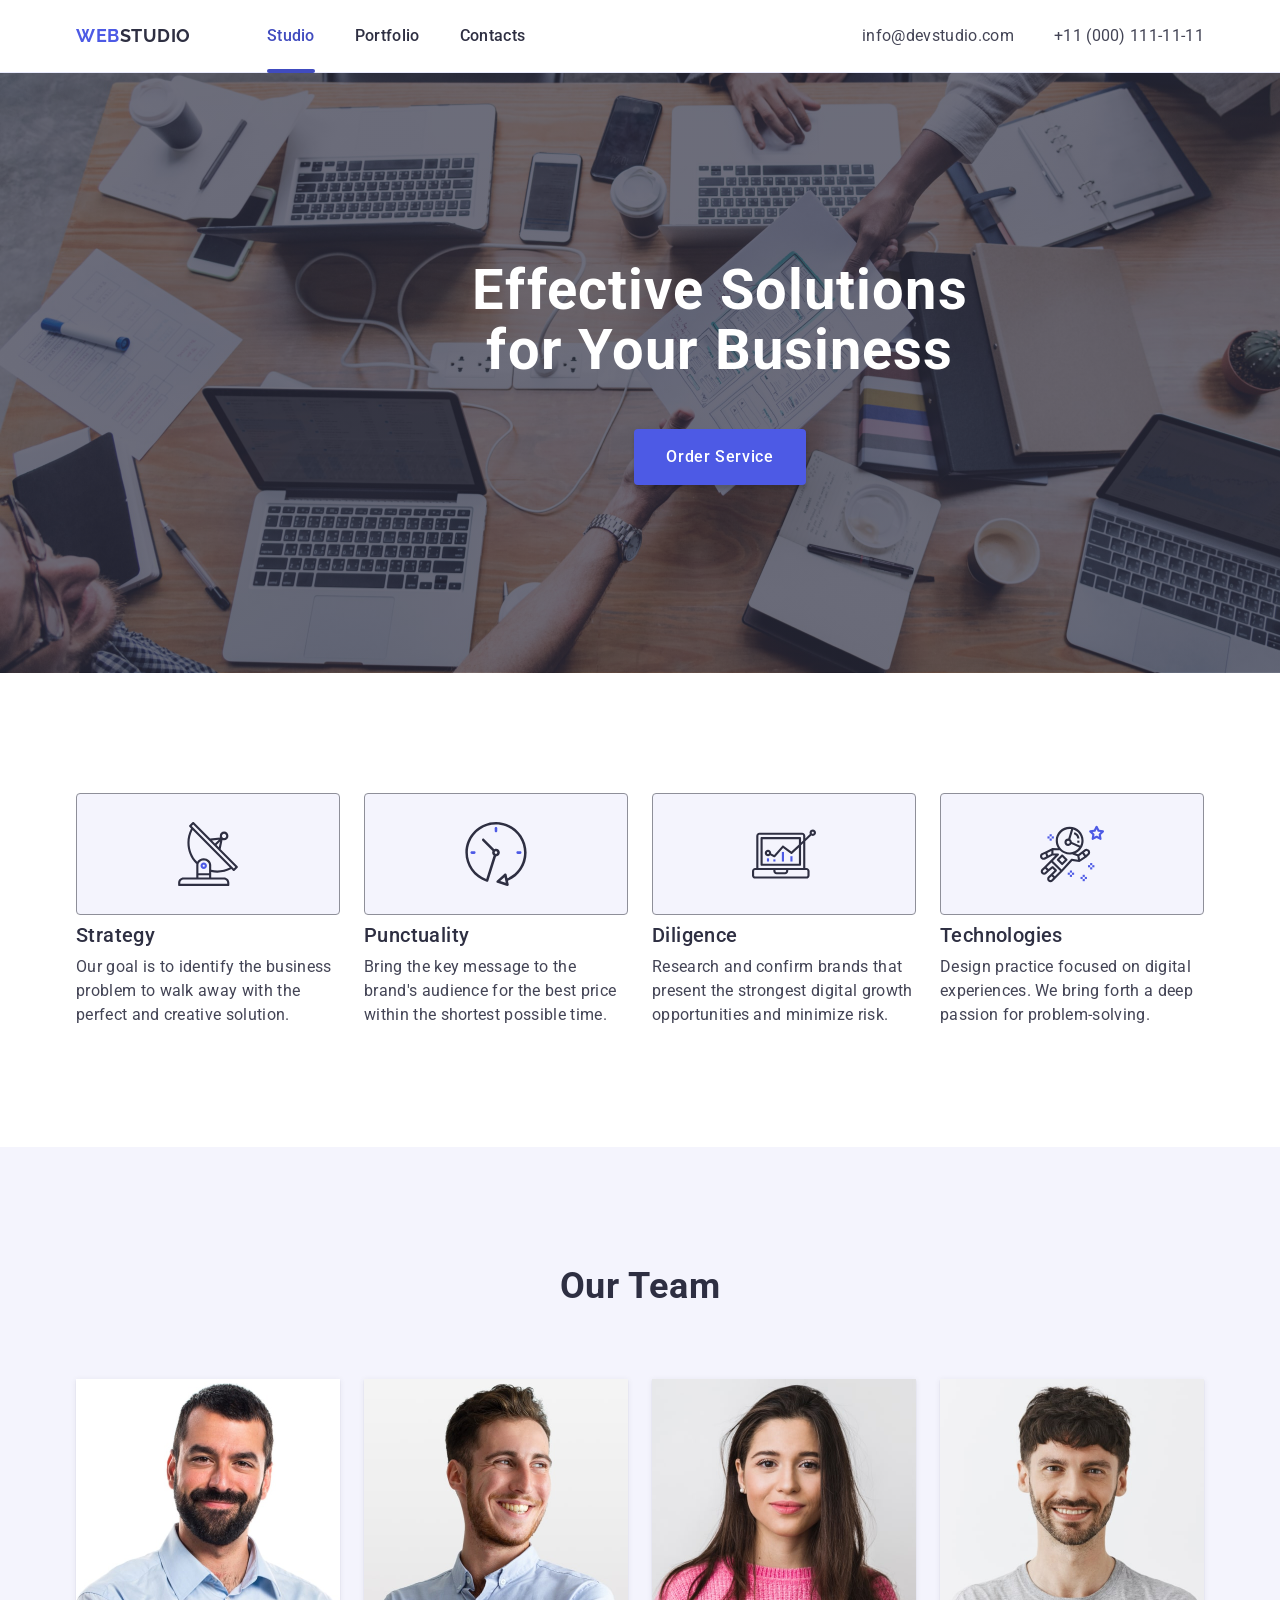
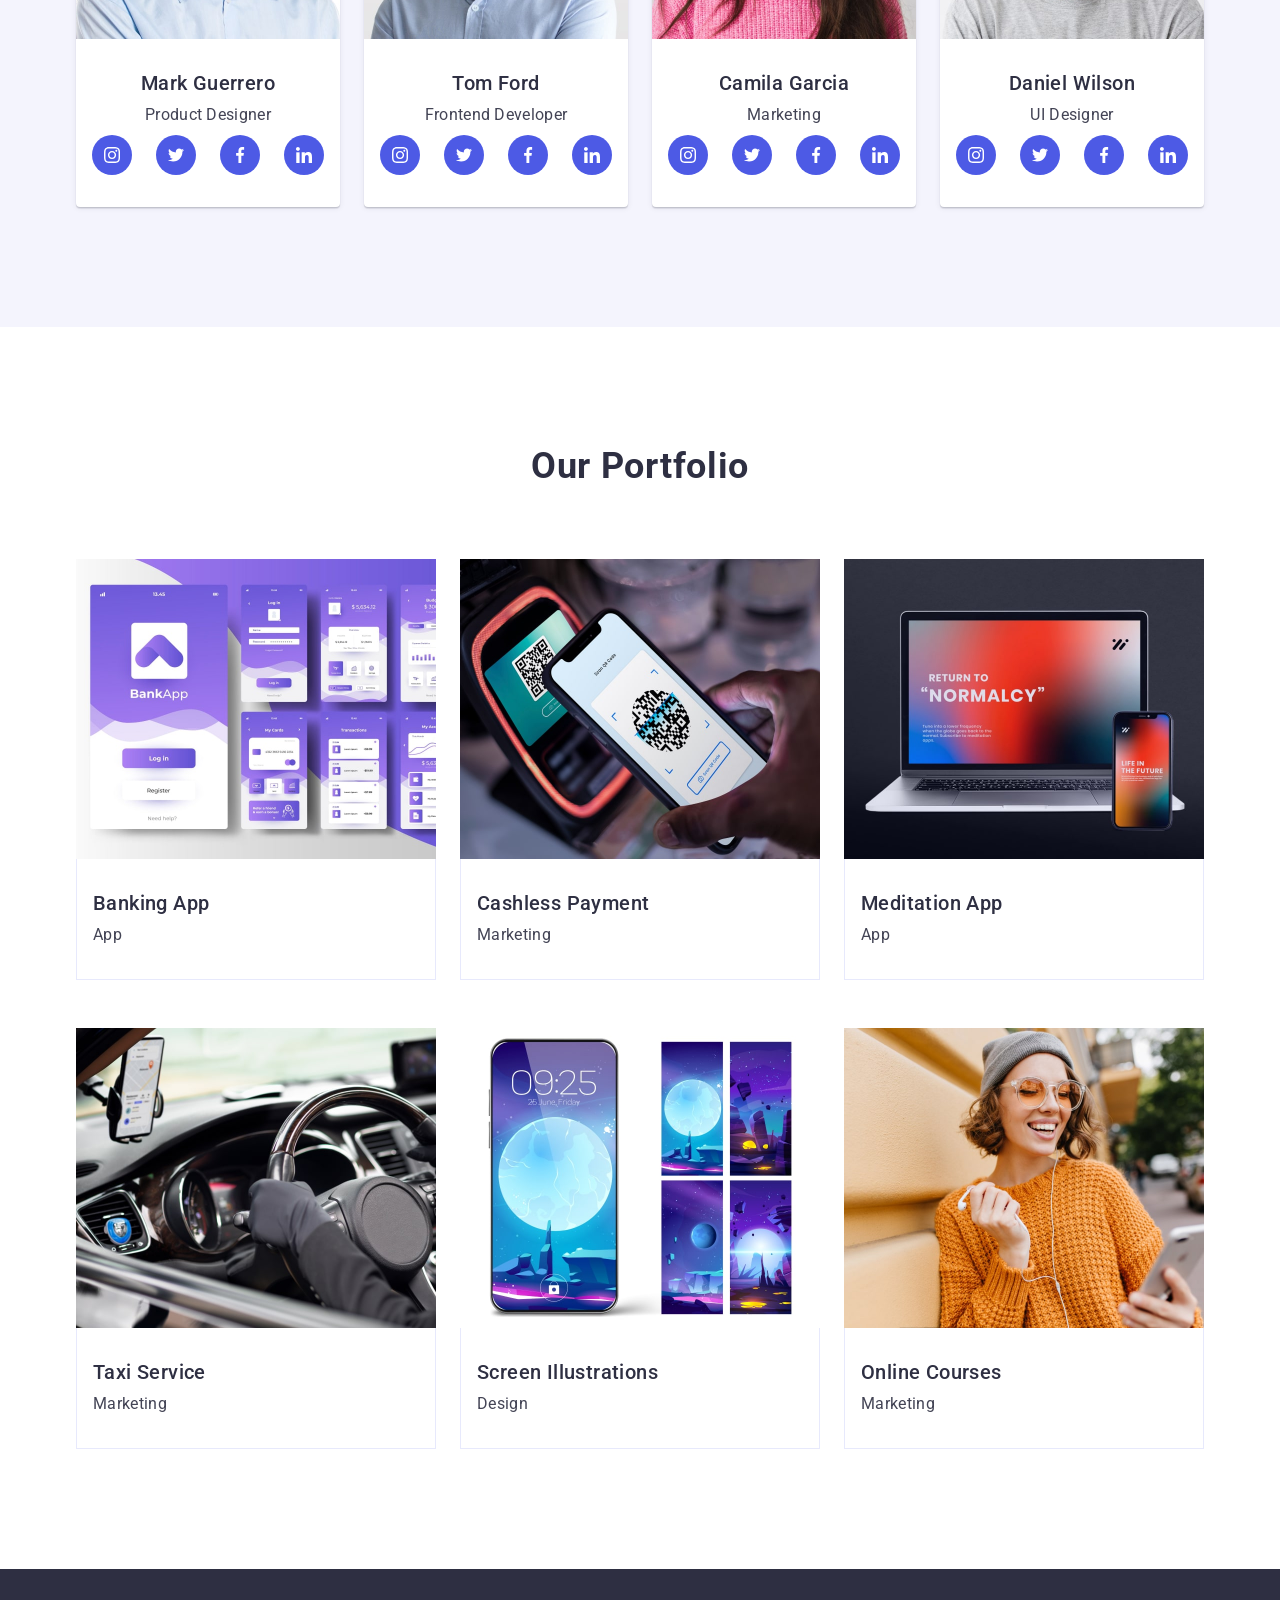
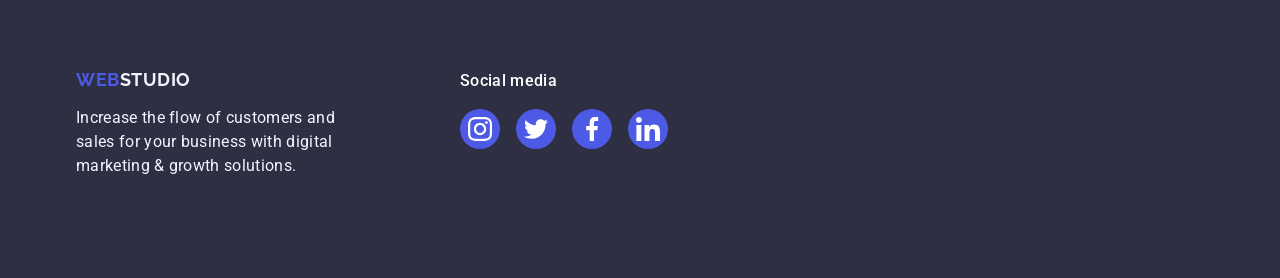
==== commit fb4d3712: "add decorations" ====
--- a/index.html
+++ b/index.html
@@ -25,9 +25,11 @@
         <nav class="nav">
           <a class="logo" href="./index.html">Web<span>Studio</span></a>
           <ul class="nav-list">
-            <li class="nav-item"><a class="nav-link" href="/">Contacts</a></li>
+            <li class="nav-item">
+              <a class="nav-link current" href="/">Studio</a>
+            </li>
             <li class="nav-item"><a class="nav-link" href="">Portfolio</a></li>
-            <li class="nav-item"><a class="nav-link" href="">Studio</a></li>
+            <li class="nav-item"><a class="nav-link" href="">Contacts</a></li>
           </ul>
         </nav>
         <address class="address">
@@ -58,6 +60,11 @@
           <h2 class="visually-hidden">features</h2>
           <ul class="features-list">
             <li class="features-item">
+              <div class="features-thumb">
+                <svg class="features-icon" width="64" height="64">
+                  <use href="./images/icons.svg#icon-antenna"></use>
+                </svg>
+              </div>
               <h3 class="features-title">Strategy</h3>
               <p class="features-text">
                 Our goal is to identify the business problem to walk away with
@@ -65,6 +72,11 @@
               </p>
             </li>
             <li class="features-item">
+              <div class="features-thumb">
+                <svg class="features-icon" width="64" height="64">
+                  <use href="./images/icons.svg#icon-clock"></use>
+                </svg>
+              </div>
               <h3 class="features-title">Punctuality</h3>
               <p class="features-text">
                 Bring the key message to the brand's audience for the best price
@@ -72,6 +84,11 @@
               </p>
             </li>
             <li class="features-item">
+              <div class="features-thumb">
+                <svg class="features-icon" width="64" height="64">
+                  <use href="./images/icons.svg#icon-diagram"></use>
+                </svg>
+              </div>
               <h3 class="features-title">Diligence</h3>
               <p class="features-text">
                 Research and confirm brands that present the strongest digital
@@ -79,6 +96,11 @@
               </p>
             </li>
             <li class="features-item">
+              <div class="features-thumb">
+                <svg class="features-icon" width="64" height="64">
+                  <use href="./images/icons.svg#icon-astronaut"></use>
+                </svg>
+              </div>
               <h3 class="features-title">Technologies</h3>
               <p class="features-text">
                 Design practice focused on digital experiences. We bring forth a
@@ -103,6 +125,48 @@
               <div class="team-descr">
                 <h3 class="team-name">Mark Guerrero</h3>
                 <p class="team-text">Product Designer</p>
+                <ul class="soc-list">
+                  <li class="soc-item">
+                    <a
+                      class="soc-link"
+                      href="https://instagram.com/"
+                      target="_blank"
+                    >
+                      <svg class="soc-icon" width="16" height="16">
+                        <use href="./images/icons.svg#icon-instagram"></use>
+                      </svg>
+                    </a>
+                  </li>
+                  <li class="soc-item">
+                    <a class="soc-link" href="https://x.com/" target="_blank">
+                      <svg class="soc-icon" width="16" height="16">
+                        <use href="./images/icons.svg#icon-twitter"></use>
+                      </svg>
+                    </a>
+                  </li>
+                  <li class="soc-item">
+                    <a
+                      class="soc-link"
+                      href="https://facebook.com/"
+                      target="_blank"
+                    >
+                      <svg class="soc-icon" width="16" height="16">
+                        <use href="./images/icons.svg#icon-facebook"></use>
+                      </svg>
+                    </a>
+                  </li>
+                  <li class="soc-item">
+                    <a
+                      class="soc-link"
+                      href="https://linkedin.com/"
+                      target="_blank"
+                    >
+                      <svg class="soc-icon" width="16" height="16">
+                        <use href="./images/icons.svg#icon-linkedin"></use>
+                      </svg>
+                    </a>
+                  </li>
+                </ul>
               </div>
             </li>
             <li class="team-item">
@@ -116,6 +180,48 @@
               <div class="team-descr">
                 <h3 class="team-name">Tom Ford</h3>
                 <p class="team-text">Frontend Developer</p>
+                <ul class="soc-list">
+                  <li class="soc-item">
+                    <a
+                      class="soc-link"
+                      href="https://instagram.com/"
+                      target="_blank"
+                    >
+                      <svg class="soc-icon" width="16" height="16">
+                        <use href="./images/icons.svg#icon-instagram"></use>
+                      </svg>
+                    </a>
+                  </li>
+                  <li class="soc-item">
+                    <a class="soc-link" href="https://x.com/" target="_blank">
+                      <svg class="soc-icon" width="16" height="16">
+                        <use href="./images/icons.svg#icon-twitter"></use>
+                      </svg>
+                    </a>
+                  </li>
+                  <li class="soc-item">
+                    <a
+                      class="soc-link"
+                      href="https://facebook.com/"
+                      target="_blank"
+                    >
+                      <svg class="soc-icon" width="16" height="16">
+                        <use href="./images/icons.svg#icon-facebook"></use>
+                      </svg>
+                    </a>
+                  </li>
+                  <li class="soc-item">
+                    <a
+                      class="soc-link"
+                      href="https://linkedin.com/"
+                      target="_blank"
+                    >
+                      <svg class="soc-icon" width="16" height="16">
+                        <use href="./images/icons.svg#icon-linkedin"></use>
+                      </svg>
+                    </a>
+                  </li>
+                </ul>
               </div>
             </li>
             <li class="team-item">
@@ -129,6 +235,48 @@
               <div class="team-descr">
                 <h3 class="team-name">Camila Garcia</h3>
                 <p class="team-text">Marketing</p>
+                <ul class="soc-list">
+                  <li class="soc-item">
+                    <a
+                      class="soc-link"
+                      href="https://instagram.com/"
+                      target="_blank"
+                    >
+                      <svg class="soc-icon" width="16" height="16">
+                        <use href="./images/icons.svg#icon-instagram"></use>
+                      </svg>
+                    </a>
+                  </li>
+                  <li class="soc-item">
+                    <a class="soc-link" href="https://x.com/" target="_blank">
+                      <svg class="soc-icon" width="16" height="16">
+                        <use href="./images/icons.svg#icon-twitter"></use>
+                      </svg>
+                    </a>
+                  </li>
+                  <li class="soc-item">
+                    <a
+                      class="soc-link"
+                      href="https://facebook.com/"
+                      target="_blank"
+                    >
+                      <svg class="soc-icon" width="16" height="16">
+                        <use href="./images/icons.svg#icon-facebook"></use>
+                      </svg>
+                    </a>
+                  </li>
+                  <li class="soc-item">
+                    <a
+                      class="soc-link"
+                      href="https://linkedin.com/"
+                      target="_blank"
+                    >
+                      <svg class="soc-icon" width="16" height="16">
+                        <use href="./images/icons.svg#icon-linkedin"></use>
+                      </svg>
+                    </a>
+                  </li>
+                </ul>
               </div>
             </li>
             <li class="team-item">
@@ -142,6 +290,51 @@
               <div class="team-descr">
                 <h3 class="team-name">Daniel Wilson</h3>
                 <p class="team-text">UI Designer</p>
+                <ul class="soc-list">
+                  <li class="soc-item">
+                    <a
+                      class="soc-link"
+                      href="https://instagram.com/"
+                      target="_blank"
+                    >
+                      <svg class="soc-icon" width="16" height="16">
+                        <use href="./images/icons.svg#icon-instagram"></use>
+                      </svg>
+                    </a>
+                  </li>
+                  <li class="soc-item">
+                    <a class="soc-link" href="https://x.com/">
+                      <svg class="soc-icon" width="16" height="16">
+                        <use
+                          href="./images/icons.svg#icon-twitter"
+                          target="_blank"
+                        ></use>
+                      </svg>
+                    </a>
+                  </li>
+                  <li class="soc-item">
+                    <a
+                      class="soc-link"
+                      href="https://facebook.com/"
+                      target="_blank"
+                    >
+                      <svg class="soc-icon" width="16" height="16">
+                        <use href="./images/icons.svg#icon-facebook"></use>
+                      </svg>
+                    </a>
+                  </li>
+                  <li class="soc-item">
+                    <a
+                      class="soc-link"
+                      href="https://linkedin.com/"
+                      target="_blank"
+                    >
+                      <svg class="soc-icon" width="16" height="16">
+                        <use href="./images/icons.svg#icon-linkedin"></use>
+                      </svg>
+                    </a>
+                  </li>
+                </ul>
               </div>
             </li>
           </ul>
@@ -152,72 +345,114 @@
           <h2 class="portfolio-title">Our Portfolio</h2>
           <ul class="portfolio-list">
             <li class="portfolio-item">
-              <img
-                src="./images/card-img1.jpg"
-                alt="Banking App"
-                width="360"
-                class="portfolio-image"
-              />
+              <div class="portfolio-wrap">
+                <img
+                  src="./images/card-img1.jpg"
+                  alt="Banking App"
+                  width="360"
+                  class="portfolio-image"
+                />
+                <p class="portfolio-overlay">
+                  14 Stylish and User-Friendly App Design Concepts · Task
+                  Manager App · Calorie Tracker App · Exotic Fruit Ecommerce App
+                  · Cloud Storage App
+                </p>
+              </div>
               <div class="portfolio-descr">
                 <h3 class="portfolio-name">Banking App</h3>
                 <p class="portfolio-text">App</p>
               </div>
             </li>
             <li class="portfolio-item">
-              <img
-                src="./images/card-img2.jpg"
-                alt="Cashless Payment"
-                width="360"
-                class="portfolio-image"
-              />
+              <div class="portfolio-wrap">
+                <img
+                  src="./images/card-img2.jpg"
+                  alt="Cashless Payment"
+                  width="360"
+                  class="portfolio-image"
+                />
+                <p class="portfolio-overlay">
+                  14 Stylish and User-Friendly App Design Concepts · Task
+                  Manager App · Calorie Tracker App · Exotic Fruit Ecommerce App
+                  · Cloud Storage App
+                </p>
+              </div>
               <div class="portfolio-descr">
                 <h3 class="portfolio-name">Cashless Payment</h3>
                 <p class="portfolio-text">Marketing</p>
               </div>
             </li>
             <li class="portfolio-item">
-              <img
-                src="./images/card-img3.jpg"
-                alt="Meditation App"
-                width="360"
-                class="portfolio-image"
-              />
+              <div class="portfolio-wrap">
+                <img
+                  src="./images/card-img3.jpg"
+                  alt="Meditation App"
+                  width="360"
+                  class="portfolio-image"
+                />
+                <p class="portfolio-overlay">
+                  14 Stylish and User-Friendly App Design Concepts · Task
+                  Manager App · Calorie Tracker App · Exotic Fruit Ecommerce App
+                  · Cloud Storage App
+                </p>
+              </div>
               <div class="portfolio-descr">
                 <h3 class="portfolio-name">Meditation App</h3>
                 <p class="portfolio-text">App</p>
               </div>
             </li>
             <li class="portfolio-item">
-              <img
-                src="./images/card-img4.jpg"
-                alt="Taxi Service"
-                width="360"
-                class="portfolio-image"
-              />
+              <div class="portfolio-wrap">
+                <img
+                  src="./images/card-img4.jpg"
+                  alt="Taxi Service"
+                  width="360"
+                  class="portfolio-image"
+                />
+                <p class="portfolio-overlay">
+                  14 Stylish and User-Friendly App Design Concepts · Task
+                  Manager App · Calorie Tracker App · Exotic Fruit Ecommerce App
+                  · Cloud Storage App
+                </p>
+              </div>
               <div class="portfolio-descr">
                 <h3 class="portfolio-name">Taxi Service</h3>
                 <p class="portfolio-text">Marketing</p>
               </div>
             </li>
             <li class="portfolio-item">
-              <img
-                src="./images/card-img5.jpg"
-                alt="Screen Illustrations"
-                width="360"
-                class="portfolio-image"
-              />
+              <div class="portfolio-wrap">
+                <img
+                  src="./images/card-img5.jpg"
+                  alt="Screen Illustrations"
+                  width="360"
+                  class="portfolio-image"
+                />
+                <p class="portfolio-overlay">
+                  14 Stylish and User-Friendly App Design Concepts · Task
+                  Manager App · Calorie Tracker App · Exotic Fruit Ecommerce App
+                  · Cloud Storage App
+                </p>
+              </div>
               <div class="portfolio-descr">
                 <h3 class="portfolio-name">Screen Illustrations</h3>
                 <p class="portfolio-text">Design</p>
               </div>
             </li>
             <li class="portfolio-item">
-              <img
-                src="./images/card-img6.jpg"
-                alt="Online Courses"
-                width="360"
-                class="portfolio-image"
-              />
+              <div class="portfolio-wrap">
+                <img
+                  src="./images/card-img6.jpg"
+                  alt="Online Courses"
+                  width="360"
+                  class="portfolio-image"
+                />
+                <p class="portfolio-overlay">
+                  14 Stylish and User-Friendly App Design Concepts · Task
+                  Manager App · Calorie Tracker App · Exotic Fruit Ecommerce App
+                  · Cloud Storage App
+                </p>
+              </div>
               <div class="portfolio-descr">
                 <h3 class="portfolio-name">Online Courses</h3>
                 <p class="portfolio-text">Marketing</p>
@@ -229,13 +464,51 @@
     </main>
     <footer class="footer">
       <div class="container">
-        <a class="footer-logo" href="./index.html"
-          >Web<span class="footer-logo-color">Studio</span></a
-        >
-        <p class="footer-text">
-          Increase the flow of customers and sales for your business with
-          digital marketing & growth solutions.
-        </p>
+        <div class="footer-descr">
+          <a class="footer-logo" href="./index.html"
+            >Web<span class="footer-logo-color">Studio</span></a
+          >
+          <p class="footer-text">
+            Increase the flow of customers and sales for your business with
+            digital marketing & growth solutions.
+          </p>
+        </div>
+        <div class="footer-soc">
+          <h2 class="footer-soc-header">Social media</h2>
+          <ul class="soc-list">
+            <li class="soc-item">
+              <a class="soc-link" href="https://instagram.com/" target="_blank">
+                <svg class="soc-icon" width="16" height="16">
+                  <use href="./images/icons.svg#icon-instagram"></use>
+                </svg>
+              </a>
+            </li>
+            <li class="soc-item">
+              <a class="soc-link" href="https://x.com/">
+                <svg class="soc-icon" width="16" height="16">
+                  <use
+                    href="./images/icons.svg#icon-twitter"
+                    target="_blank"
+                  ></use>
+                </svg>
+              </a>
+            </li>
+            <li class="soc-item">
+              <a class="soc-link" href="https://facebook.com/" target="_blank">
+                <svg class="soc-icon" width="16" height="16">
+                  <use href="./images/icons.svg#icon-facebook"></use>
+                </svg>
+              </a>
+            </li>
+            <li class="soc-item">
+              <a class="soc-link" href="https://linkedin.com/" target="_blank">
+                <svg class="soc-icon" width="16" height="16">
+                  <use href="./images/icons.svg#icon-linkedin"></use>
+                </svg>
+              </a>
+            </li>
+          </ul>
+        </div>
       </div>
     </footer>
   </body>
--- a/css/styles.css
+++ b/css/styles.css
@@ -88,11 +88,27 @@
   letter-spacing: 0.02em;
   color: #2e2f42;
   padding: 24px 0;
+  transition: color 250ms cubic-bezier(0.4, 0, 0.2, 1);
 }
 .nav-link:hover,
 .nav-link:focus {
   color: #404bbf;
 }
+.nav-link.current {
+  position: relative;
+  color: #404bbf;
+}
+.nav-link.current::after {
+  display: block;
+  content: "";
+  width: 100%;
+  height: 4px;
+  border-radius: 2px;
+  background-color: #404bbf;
+  position: absolute;
+  bottom: -1px;
+  left: 0;
+}
 .address {
   font-style: normal;
 }
@@ -110,6 +126,7 @@
   letter-spacing: 0.02em;
   color: #434455;
   padding: 24px 0;
+  transition: color 250ms cubic-bezier(0.4, 0, 0.2, 1);
 }
 .address-link:hover,
 .address-link:focus {
@@ -117,6 +134,15 @@
 }
 /* hero */
 .hero {
+  min-width: 1440px;
+  background-image: linear-gradient(
+      rgba(46, 47, 66, 0.7),
+      rgba(46, 47, 66, 0.7)
+    ),
+    url(../images/people-office.jpg);
+  background-repeat: no-repeat;
+  background-position: center;
+  background-size: cover;
   background-color: #2e2f42;
   padding: 188px 0;
 }
@@ -149,6 +175,7 @@
   border: none;
   margin-left: auto;
   margin-right: auto;
+  transition: background-color 250ms cubic-bezier(0.4, 0, 0.2, 1);
 }
 .hero-btn:hover,
 .hero-btn:focus {
@@ -165,6 +192,17 @@
 }
 .features-item {
   width: 264px;
+}
+.features-thumb {
+  display: flex;
+  justify-content: center;
+  align-items: center;
+  width: 100%;
+  height: 122px;
+  background-color: #f4f4fd;
+  border: 1px solid #8e8f99;
+  border-radius: 4px;
+  margin-bottom: 8px;
 }
 .features-title {
   font-weight: 500;
@@ -226,7 +264,32 @@
   line-height: 1.5;
   letter-spacing: 0.02em;
   text-align: center;
-}
+  margin-bottom: 8px;
+}
+.soc-list {
+  display: flex;
+  justify-content: center;
+  align-items: center;
+  gap: 24px;
+}
+.soc-link {
+  display: flex;
+  justify-content: center;
+  align-items: center;
+  width: 40px;
+  height: 40px;
+  border-radius: 50%;
+  background-color: #4d5ae5;
+  transition: background-color 250ms cubic-bezier(0.4, 0, 0.2, 1);
+}
+.soc-icon {
+  fill: #ffffff;
+}
+.team .soc-link:hover,
+.team .soc-link:focus {
+  background-color: #404bbf;
+}
+
 /* portfolio */
 .portfolio {
   padding: 120px 0;
@@ -249,8 +312,38 @@
 }
 .portfolio-item {
   width: 360px;
+
+  transition: box-shadow 250ms cubic-bezier(0.4, 0, 0.2, 1);
+}
+.portfolio-item:hover {
+  box-shadow: 0 2px 1px 0 rgba(46, 47, 66, 0.08),
+    0 1px 1px 0 rgba(46, 47, 66, 0.16), 0 1px 6px 0 rgba(46, 47, 66, 0.08);
+}
+.portfolio-wrap {
+  position: relative;
+  overflow: hidden;
 }
 .portfolio-image {
+}
+
+.portfolio-overlay {
+  position: absolute;
+  left: 0;
+  width: 100%;
+  height: 100%;
+  padding: 40px 32px;
+  font-weight: 400;
+  font-size: 16px;
+  line-height: 1.5;
+  letter-spacing: 0.02em;
+  color: #f4f4fd;
+  background-color: #4d5ae5;
+
+  transition: transform 250ms cubic-bezier(0.4, 0, 0.2, 1);
+}
+.portfolio-wrap:hover .portfolio-overlay,
+.portfolio-wrap:focus .portfolio-overlay {
+  transform: translateY(-100%);
 }
 .portfolio-descr {
   border-bottom: 1px solid #e7e9fc;
@@ -275,6 +368,11 @@
 .footer {
   background-color: #2e2f42;
   padding: 100px 0;
+}
+.footer .container {
+  display: flex;
+  align-items: baseline;
+  gap: 120px;
 }
 .footer-logo {
   font-family: "Raleway", sans-serif;
@@ -298,3 +396,22 @@
   color: #f4f4fd;
   width: 264px;
 }
+.footer-soc-header {
+  font-weight: 500;
+  font-size: 16px;
+  line-height: 1.5;
+  letter-spacing: 0.02em;
+  color: #fff;
+  margin-bottom: 16px;
+}
+.footer .soc-list {
+  gap: 16px;
+}
+.footer .soc-icon {
+  width: 24px;
+  height: 24px;
+}
+.footer .soc-link:hover,
+.footer .soc-link:focus {
+  background-color: #31d0aa;
+}
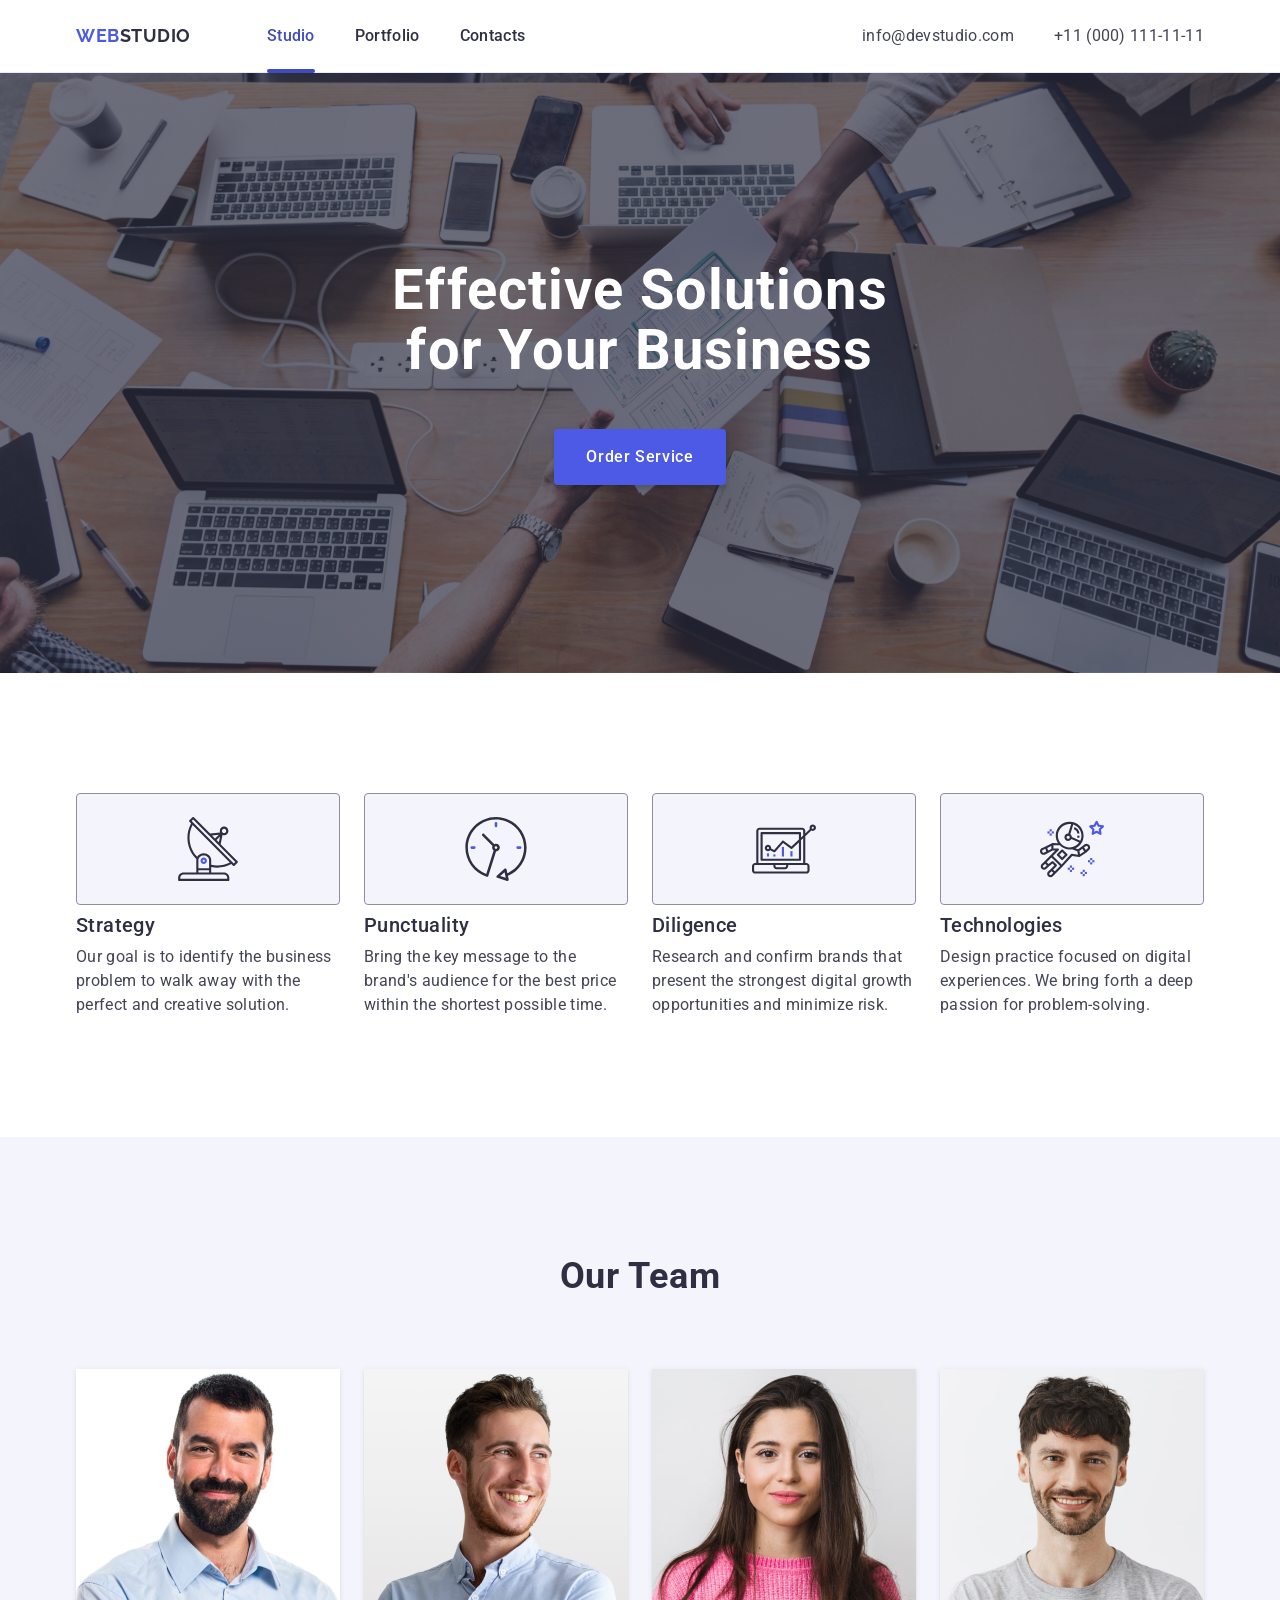
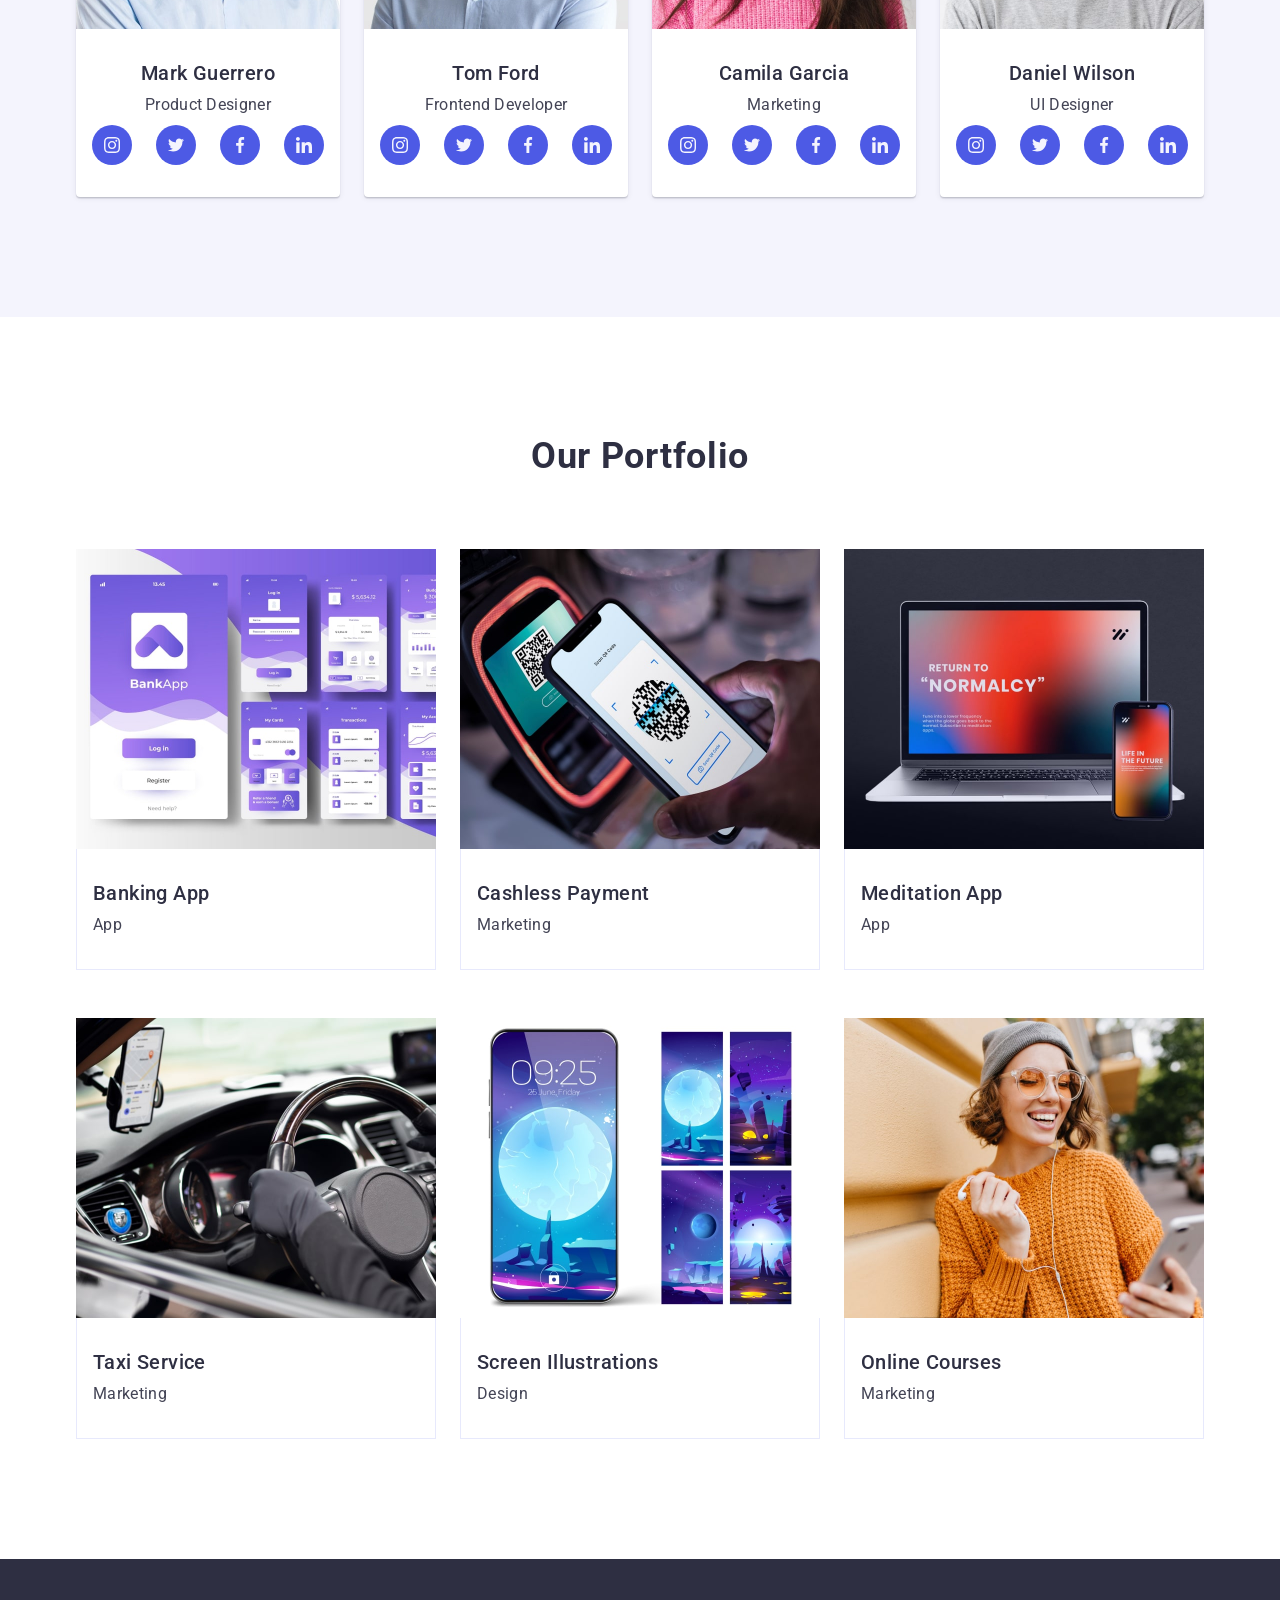
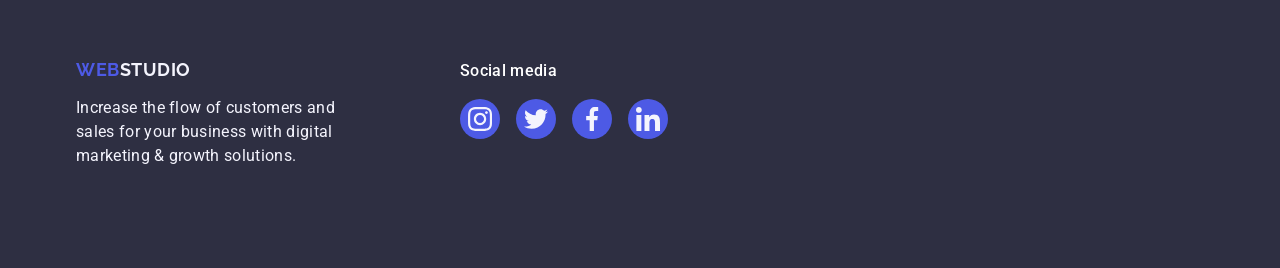
==== commit 10685afe: "hotfix" ====
--- a/index.html
+++ b/index.html
@@ -303,12 +303,9 @@
                     </a>
                   </li>
                   <li class="soc-item">
-                    <a class="soc-link" href="https://x.com/">
-                      <svg class="soc-icon" width="16" height="16">
-                        <use
-                          href="./images/icons.svg#icon-twitter"
-                          target="_blank"
-                        ></use>
+                    <a class="soc-link" href="https://x.com/" target="_blank">
+                      <svg class="soc-icon" width="16" height="16">
+                        <use href="./images/icons.svg#icon-twitter"></use>
                       </svg>
                     </a>
                   </li>
@@ -474,35 +471,32 @@
           </p>
         </div>
         <div class="footer-soc">
-          <h2 class="footer-soc-header">Social media</h2>
+          <p class="footer-soc-header">Social media</p>
           <ul class="soc-list">
             <li class="soc-item">
               <a class="soc-link" href="https://instagram.com/" target="_blank">
-                <svg class="soc-icon" width="16" height="16">
+                <svg class="footer-icon" width="16" height="16">
                   <use href="./images/icons.svg#icon-instagram"></use>
                 </svg>
               </a>
             </li>
             <li class="soc-item">
-              <a class="soc-link" href="https://x.com/">
-                <svg class="soc-icon" width="16" height="16">
-                  <use
-                    href="./images/icons.svg#icon-twitter"
-                    target="_blank"
-                  ></use>
+              <a class="soc-link" href="https://x.com/" target="_blank">
+                <svg class="footer-icon" width="16" height="16">
+                  <use href="./images/icons.svg#icon-twitter"></use>
                 </svg>
               </a>
             </li>
             <li class="soc-item">
               <a class="soc-link" href="https://facebook.com/" target="_blank">
-                <svg class="soc-icon" width="16" height="16">
+                <svg class="footer-icon" width="16" height="16">
                   <use href="./images/icons.svg#icon-facebook"></use>
                 </svg>
               </a>
             </li>
             <li class="soc-item">
               <a class="soc-link" href="https://linkedin.com/" target="_blank">
-                <svg class="soc-icon" width="16" height="16">
+                <svg class="footer-icon" width="16" height="16">
                   <use href="./images/icons.svg#icon-linkedin"></use>
                 </svg>
               </a>
--- a/css/styles.css
+++ b/css/styles.css
@@ -49,6 +49,8 @@
 /* header */
 .header {
   border-bottom: 1px solid #e7e9fc;
+  box-shadow: 0px 2px 1px rgba(46, 47, 66, 0.08),
+    0px 1px 1px rgba(46, 47, 66, 0.16), 0px 1px 6px rgba(46, 47, 66, 0.08);
 }
 .header .container {
   display: flex;
@@ -134,7 +136,7 @@
 }
 /* hero */
 .hero {
-  min-width: 1440px;
+  max-width: 1440px;
   background-image: linear-gradient(
       rgba(46, 47, 66, 0.7),
       rgba(46, 47, 66, 0.7)
@@ -198,7 +200,7 @@
   justify-content: center;
   align-items: center;
   width: 100%;
-  height: 122px;
+  height: 112px;
   background-color: #f4f4fd;
   border: 1px solid #8e8f99;
   border-radius: 4px;
@@ -283,7 +285,7 @@
   transition: background-color 250ms cubic-bezier(0.4, 0, 0.2, 1);
 }
 .soc-icon {
-  fill: #ffffff;
+  fill: #f4f4fd;
 }
 .team .soc-link:hover,
 .team .soc-link:focus {
@@ -328,6 +330,7 @@
 
 .portfolio-overlay {
   position: absolute;
+  top: 0;
   left: 0;
   width: 100%;
   height: 100%;
@@ -338,12 +341,12 @@
   letter-spacing: 0.02em;
   color: #f4f4fd;
   background-color: #4d5ae5;
-
+  transform: translateY(100%);
   transition: transform 250ms cubic-bezier(0.4, 0, 0.2, 1);
 }
 .portfolio-wrap:hover .portfolio-overlay,
 .portfolio-wrap:focus .portfolio-overlay {
-  transform: translateY(-100%);
+  transform: translateY(0);
 }
 .portfolio-descr {
   border-bottom: 1px solid #e7e9fc;
@@ -372,7 +375,9 @@
 .footer .container {
   display: flex;
   align-items: baseline;
-  gap: 120px;
+}
+.footer-descr {
+  margin-right: 120px;
 }
 .footer-logo {
   font-family: "Raleway", sans-serif;
@@ -407,9 +412,10 @@
 .footer .soc-list {
   gap: 16px;
 }
-.footer .soc-icon {
+.footer-icon {
   width: 24px;
   height: 24px;
+  fill: #f4f4fd;
 }
 .footer .soc-link:hover,
 .footer .soc-link:focus {
